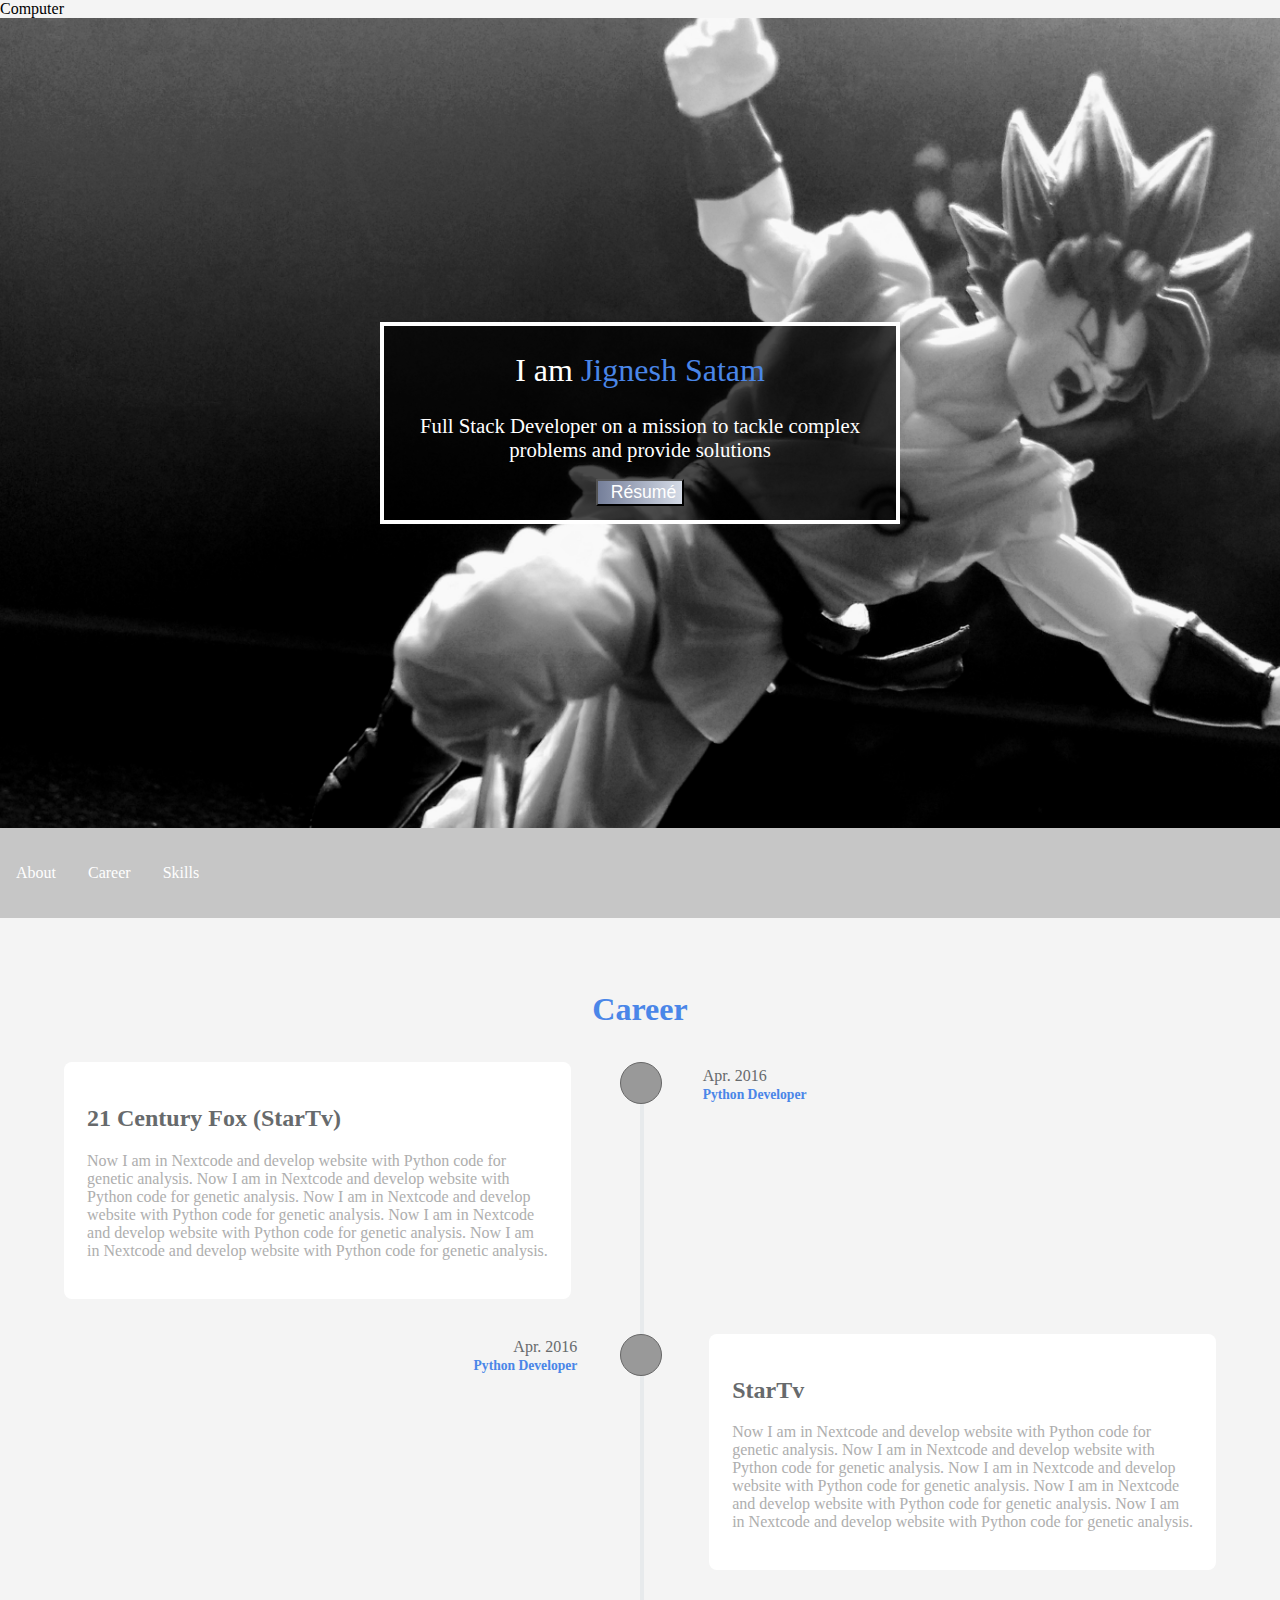
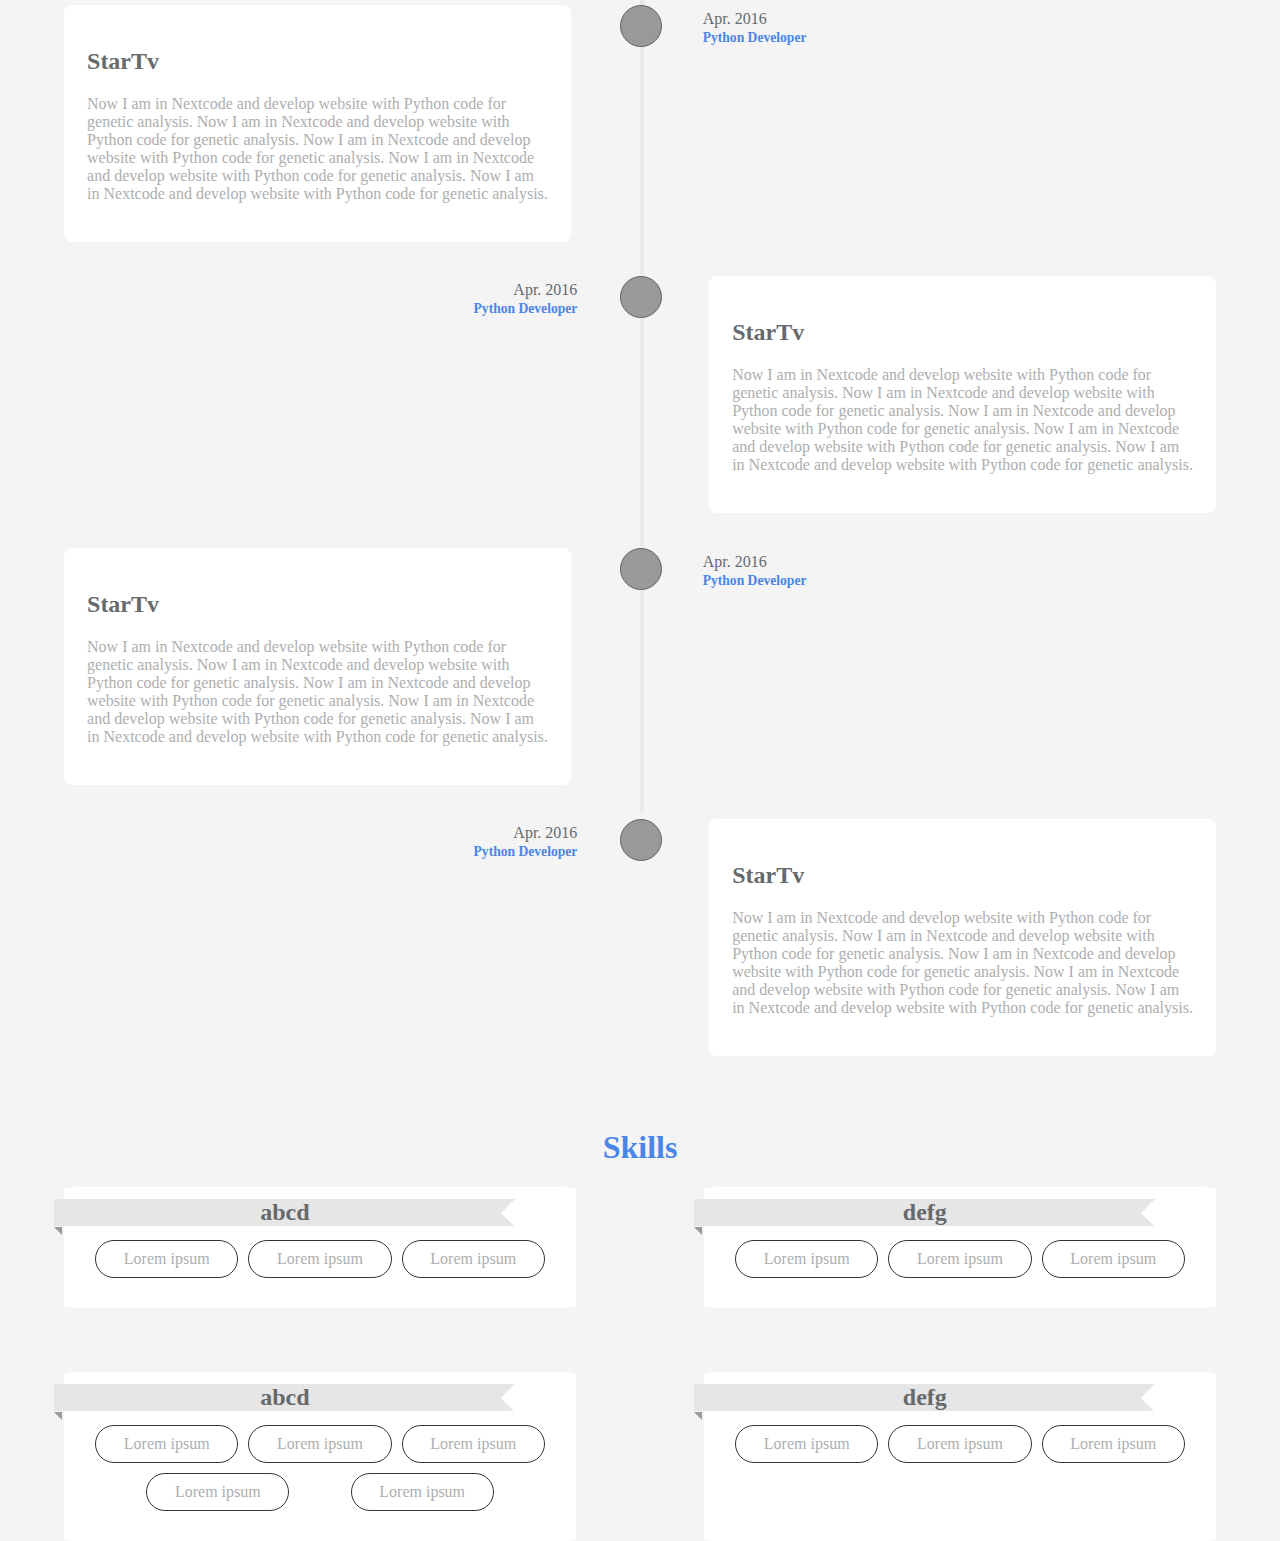
==== index.html @ a97a3850 "WIP responsive css" ====
<!DOCTYPE html>
<html id="about">
<head>
  <meta charset="UTF-8">
  <meta name="viewport" content="width=device-width, initial-scale=1.0">
  <title>JigneshSatam</title>
  <link rel="stylesheet" type="text/css" href="./stylesheets/index.css">
  <link rel="stylesheet" type="text/css" href="./stylesheets/titlepage.css">
  <link rel="stylesheet" type="text/css" href="./stylesheets/navbar.css">
  <link rel="stylesheet" type="text/css" href="./stylesheets/career.css">
  <link rel="stylesheet" type="text/css" href="./stylesheets/skills.css">
  <link rel="stylesheet" type="text/css" href="./stylesheets/all.min.css">
  <link rel="shortcut icon" type="image/ico" href="./images/intro4_KzG_icon.ico"/>
</head>
<body>
  <span class="computer">Computer</span>
  <span class="tablet">Tablet</span>
  <div class="bg-img parallax row center-flex-content">
    <div class="intro row">
      <div id="name">I am <span class="blue">Jignesh Satam</span></div>
      <div id="prof">Full Stack Developer on a mission to tackle complex problems and provide solutions</div>
      <button id="resume"><i class="fa fa-cloud-download-alt blue right-margin-4em"></i>Résumé</button>
    </div>
  </div>
  <div id="navbar" class="row">
    <div id="about-div">
      <a href="#about" onclick="navbarClick()">About</a>
      <a id="open-nav" href="javascript:void(0);" onclick="toggleNav()"><i class="fa fa-bars"></i></a>
    </div>
    <a href="#career" onclick="navbarClick()">Career</a>
    <a href="#skills" onclick="navbarClick()">Skills</a>
  </div>
  <div id="fill-navbar"></div>
  <section id="career">
    <h1 class="subtitle blue">Career</h1>
    <div id="timeline">
      <div class="timeline-block">
        <div class="timeline-icon">
          <i class="fa fa-tv"></i>
        </div>
        <div class="timeline-content">
          <h2>21 Century Fox (StarTv)</h2>
          <p>
            Now I am in Nextcode and develop website with Python code for genetic analysis.
            Now I am in Nextcode and develop website with Python code for genetic analysis.
            Now I am in Nextcode and develop website with Python code for genetic analysis.
            Now I am in Nextcode and develop website with Python code for genetic analysis.
            Now I am in Nextcode and develop website with Python code for genetic analysis.
          </p>
          <span class="timeline-designation">
            Apr. 2016
            <br>
            <small class="blue">
              Python Developer
            </small>
          </span>
        </div>
      </div>
      <div class="timeline-block">
        <div class="timeline-icon">
          <i class="fa fa-search"></i>
        </div>
        <div class="timeline-content">
          <h2>StarTv</h2>
          <p>
            Now I am in Nextcode and develop website with Python code for genetic analysis.
            Now I am in Nextcode and develop website with Python code for genetic analysis.
            Now I am in Nextcode and develop website with Python code for genetic analysis.
            Now I am in Nextcode and develop website with Python code for genetic analysis.
            Now I am in Nextcode and develop website with Python code for genetic analysis.
          </p>
          <span class="timeline-designation">
            Apr. 2016
            <br>
            <small class="blue">
              Python Developer
            </small>
          </span>
        </div>
      </div>
      <div class="timeline-block">
        <div class="timeline-icon">
          <i class="fa fa-code"></i>
        </div>
        <div class="timeline-content">
          <h2>StarTv</h2>
          <p>
            Now I am in Nextcode and develop website with Python code for genetic analysis.
            Now I am in Nextcode and develop website with Python code for genetic analysis.
            Now I am in Nextcode and develop website with Python code for genetic analysis.
            Now I am in Nextcode and develop website with Python code for genetic analysis.
            Now I am in Nextcode and develop website with Python code for genetic analysis.
          </p>
          <span class="timeline-designation">
            Apr. 2016
            <br>
            <small class="blue">
              Python Developer
            </small>
          </span>
        </div>
      </div>
      <div class="timeline-block">
        <div class="timeline-icon">
          <i class="fa fa-tv"></i>
        </div>
        <div class="timeline-content">
          <h2>StarTv</h2>
          <p>
            Now I am in Nextcode and develop website with Python code for genetic analysis.
            Now I am in Nextcode and develop website with Python code for genetic analysis.
            Now I am in Nextcode and develop website with Python code for genetic analysis.
            Now I am in Nextcode and develop website with Python code for genetic analysis.
            Now I am in Nextcode and develop website with Python code for genetic analysis.
          </p>
          <span class="timeline-designation">
            Apr. 2016
            <br>
            <small class="blue">
              Python Developer
            </small>
          </span>
        </div>
      </div>
      <div class="timeline-block">
        <div class="timeline-icon">
          <i class="fa fa-search"></i>
        </div>
        <div class="timeline-content">
          <h2>StarTv</h2>
          <p>
            Now I am in Nextcode and develop website with Python code for genetic analysis.
            Now I am in Nextcode and develop website with Python code for genetic analysis.
            Now I am in Nextcode and develop website with Python code for genetic analysis.
            Now I am in Nextcode and develop website with Python code for genetic analysis.
            Now I am in Nextcode and develop website with Python code for genetic analysis.
          </p>
          <span class="timeline-designation">
            Apr. 2016
            <br>
            <small class="blue">
              Python Developer
            </small>
          </span>
        </div>
      </div>
      <div class="timeline-block">
        <div class="timeline-icon">
          <i class="fa fa-code"></i>
        </div>
        <div class="timeline-content">
          <h2>StarTv</h2>
          <p>
            Now I am in Nextcode and develop website with Python code for genetic analysis.
            Now I am in Nextcode and develop website with Python code for genetic analysis.
            Now I am in Nextcode and develop website with Python code for genetic analysis.
            Now I am in Nextcode and develop website with Python code for genetic analysis.
            Now I am in Nextcode and develop website with Python code for genetic analysis.
          </p>
          <span class="timeline-designation">
            Apr. 2016
            <br>
            <small class="blue">
              Python Developer
            </small>
          </span>
        </div>
      </div>
    </div>
  </section>
  <section id="skills">
    <h1 class="subtitle blue">Skills</h1>
    <div class="skills row">
      <div class="ribbon">
        <h2 class="heading">
          abcd
        </h2>
        <div class="content row">
          <div class="skill">
            Lorem ipsum
          </div>
          <div class="skill">
            Lorem ipsum
          </div>
          <div class="skill">
            Lorem ipsum
          </div>
        </div>
      </div>
      <div class="ribbon">
        <h2 class="heading">
          defg
        </h2>
        <div class="content row">
          <div class="skill">
            Lorem ipsum
          </div>
          <div class="skill">
            Lorem ipsum
          </div>
          <div class="skill">
            Lorem ipsum
          </div>
        </div>
      </div>
    </div>
    <div class="skills row">
      <div class="ribbon">
        <h2 class="heading">
          abcd
        </h2>
        <div class="content row">
          <div class="skill">
            Lorem ipsum
          </div>
          <div class="skill">
            Lorem ipsum
          </div>
          <div class="skill">
            Lorem ipsum
          </div>
          <div class="skill">
            Lorem ipsum
          </div>
          <div class="skill">
            Lorem ipsum
          </div>
        </div>
      </div>
      <div class="ribbon">
        <h2 class="heading">
          defg
        </h2>
        <div class="content row">
          <div class="skill">
            Lorem ipsum
          </div>
          <div class="skill">
            Lorem ipsum
          </div>
          <div class="skill">
            Lorem ipsum
          </div>
        </div>
      </div>
    </div>
  </section>
</body>
  <script type="text/javascript">
    window.onscroll = function() {myFunction()};
    var header = document.getElementById("navbar");
    var sticky = header.offsetTop;
    var navbarHidden = true;
    function myFunction() {
      if (window.pageYOffset > sticky) {
        header.classList.add("sticky");
      } else {
        header.classList.remove("sticky");
      }
    }
    function toggleNav(){
      if (navbarHidden == true) {
        navbar.classList.add("show");
        navbarHidden = false;
      } else {
        closeNav();
      }
    }
    function closeNav(){
      header.classList.remove("show");
      navbarHidden = true;
    }
    function navbarClick(){
      closeNav();
    }
  </script>
</html>
---- stylesheets/index.css ----
/*Color pallet*/
/*https://coolors.co/bfbfbf-f9f9f9-595959-2f2f2f-0b0b0b*/
/*https://coolors.co/bfbfbf-f9f9f9-4a86e8-595959-2f2f2f*/
/*Generic*/
html, body {
  height: 100%;
  scroll-behavior: smooth;
  background-color: #f4f4f4;
}
body {
  margin: 0;
}
.row {
  display: flex;
  flex-wrap: wrap;
  width: 100%;
}
.center-flex-content{
  /*Center content*/
  justify-content: center;
  align-items: center;
}
.parallax {
  background-attachment: fixed;
}
.font-size-2em{
  font-size: 2em;
}
.blue {
  color: #4a86e8 !important;
}
.right-margin-4em{
  margin-right: 0.4em;
}
section[id]::before{
  /*height: 5%;
  width: 100%;
  visibility: hidden;*/
  display: block;
  content: "";
  padding-top: 4%;
  /*padding-top: 3.5em;*/
}
section .subtitle{
  text-align: center;
}
/*@media screen and (max-width: 600px), (orientation: landscape) and (max-width: 823px) {*/
@media screen and (max-width: 767px) {
  section[id]::before{
    padding-top: 12%;
  }
  .row {
    flex-direction: column;
  }
}
@media screen and (min-height: 1023px) {
  section[id]::before{
    padding-top: 12%;
  }
}

.computer {
  display: none;
}
.tablet{
  display: none;
}

/* Tablet Screen */
@media screen and (orientation: portrait) and (min-width: 1024px) {
  .tablet{
    display: block;
  }
}
/* Laptop/Compuer Screen */
@media screen and (orientation: landscape) and (min-width: 1280px) and (min-height: 900px) {
  .computer {
    display: block;
  }
}
---- stylesheets/titlepage.css ----
.bg-img {
  /*border: 1px solid black;*/
  /* The image used */
  background-image: url("./../images/intro4.jpg");
  /* Full height */
  height: 90%;
  /*height: 52.3em;*/
  /* Center and scale the image nicely */
  background-position: center;
  background-repeat: no-repeat;
  background-size: cover;
  /*text color white*/
  color: white;
}
.intro.row{
  flex-direction: column;
  width: 40%;
  border: 0.3em solid white;
  align-items: center;
  background-color: rgb(0,0,0); /* Fallback color */
  background-color: rgba(0,0,0, 0.7); /* Black w/opacity/see-through */
  text-align: center;
}
#name {
  font-size: 2em;
  margin: 0.8em 0;
}
#prof {
  font-size: 1.3em;
  margin-bottom: 0.8em;
}
#resume{
  font-size: 1.1em;
  margin-bottom: 0.8em;
  transition: 0.5s;
  /*background-image: linear-gradient(to right, #f6d365 0%, #fda085 51%, #f6d365 100%);*/
  background-size: 200% auto;
  /*background-image: linear-gradient(to right, #314755 0%, #26a0da 51%, #314755 100%);*/
  color: white;
  background-image: linear-gradient(to right, #757F9A 0%, #D7DDE8 51%, #757F9A 100%);
  /*background-image: linear-gradient(to right, #ECE9E6 0%, #FFFFFF 51%, #ECE9E6 100%);*/

}
#resume:hover {
  color: black;
  background-position: right center; /* change the direction of the change here */
}
/*@media screen and (max-width: 600px), (orientation: landscape) and (max-width: 823px) {*/
@media screen and (max-width: 767px) {
  .bg-img {
    height: 100%;
    background-position: right;
    width: auto;
  }
  .intro.row {
    width: inherit;
  }
}
---- stylesheets/navbar.css ----
#navbar.row{
  height: 10%;
  /*height: 5.8em;*/
  transition: 0.2s;
  align-items: center;
  background-color: #000;
  background-color: #c6c6c6;
  position: absolute;
}
#navbar.row.sticky{
  background-color: #999;
  position: fixed;
  top: 0;
  z-index: 3;
}
#navbar.row a {
  color: white;
}
/*#navbar.row.shrink{
  height: 10%;
}*/
#navbar a {
  padding: 1em;
  text-align: center;
  text-decoration-line: none;
}
#navbar.row a:hover {
  /*background-color: #999;*/
  color: #4a86e8
}
#navbar.row.sticky a:hover {
  /*background-color: #c6c6c6;*/
  color: #4a86e8;
}
#fill-navbar{
  /*display: none;*/
  height: 10%;
  width: 100%;
  content: "";
}
#open-nav{
  display: none;
}
/*@media screen and (max-width: 600px), (orientation: landscape) and (max-width: 823px) {*/
@media screen and (max-width: 767px) {
  #navbar.row {
    height: unset;
    align-items: unset;
    /*background-color: inherit;*/
    color: inherit;
    position: fixed;
    top: 0;
  }
  #navbar a {
    text-align: unset;
  }
  #navbar.row a:hover {
    /*background-color: #c6c6c6;*/
    color: #4a86e8;
  }
  /*#navbar.row.sticky{
    background-color: inherit;
  }*/
  #fill-navbar{
    display: none;
  }
  #open-nav{
    display: unset;
  }
  #navbar > a:not(:first-child) {
    display: none;
  }
  #navbar.row.show {
    background-color: #f5f5f5;
  }
  #navbar.show a{
    color: #666;
    display: flex;
  }
  #about-div {
    display: flex;
    justify-content: space-between;
    /*width: fit-content;*/
  }
}
---- stylesheets/career.css ----
/*#career.row{
  flex-direction: column;
  align-items: center;
}*/
/*#career{
  padding-top: 4%;
}*/
#timeline{
  padding: 0 5%;
  height: 100%;
}
#timeline::before{
  content: '';
  background: #e7eaec;
  width: 0.3%;
  height: 150%;
  position: absolute;
  left: 50%;
}
#timeline::after{
  clear: both;
  content: "";
  display: block;
}
.timeline-block{
  margin-top: 3%;
  color: #676a6c;
}
/*.timeline-block.row{
  justify-content: space-between;
  align-items: center;
}*/

.timeline-block .timeline-content{
  position: relative;
  background-color: white;
  border-radius: 0.5em;
  padding: 2%;
  width: 40%;
}
.timeline-block .timeline-content p{
  color: #aeaeae;
}
.timeline-block .timeline-content .timeline-designation{
  position: absolute;
  top: 2%;
  width: 100%;
  left: 126%;
}
.timeline-block .timeline-content .timeline-designation small {
  font-size: 85%;
  font-weight: 600;
}
.timeline-block:nth-child(2n) .timeline-content{
  float: right;
}
.timeline-block:nth-child(2n) .timeline-designation{
  left: auto;
  right: 126%;
  text-align: right;
}
/*.timeline-block.row div{
  background-color: white;
  border-radius: 1em;
}*/

/*.timeline-block .timeline-icon.row{
  height: 14%;
  width: 4%;
  padding: unset;
  border-radius: 50%;
  background-color: #999;
  text-align: center;
  z-index: 2;
  justify-content: center;
  align-items: center;
  font-size: 1.2em;
  color: white;
}
.timeline-block .timeline-icon::before i{
  content: "\f0fe";
}*/
.timeline-block:after{
  content: "";
  display: table;
  clear: both;
}
.timeline-block .timeline-icon{
  display: flex;
  justify-content: center;
  align-items: center;
  position: absolute;
  width: 2.5rem;
  margin-left: -1.25em;
  height: 2.5rem;
  left: 50%;
  border-radius: 50%;
  background-color: #999;
  color: white;
  font-size: 100%;
  /*border: 0.1em solid #e7eaec;*/
  border: 0.1em solid #666;
}
@media screen and (max-width: 767px) {
  #timeline{
    width: 88%;
    margin: 0 auto;
    position: relative;
  }
  #timeline::before{
    left: unset;
    height: 100%;
    width: 0.4em;
  }
  #timeline .timeline-block{
    position: relative;
  }
  .timeline-block .timeline-content .timeline-designation{
    position: unset;
  }
  .timeline-block .timeline-content{
    width: 80%;
    float: right;
    font-size: 0.9em;
  }
  .timeline-block .timeline-icon {
    left: 0;
    width: 2em;
    margin-left: -0.9em;
    height: 2em;
  }
}
---- stylesheets/skills.css ----
#skills .skills.row{
  justify-content: space-around;
  margin-bottom: 5%;
  /*height: 25%;*/
}
#skills .skills.row .ribbon{
  width: 40%;
  /*height: 40%;*/
  /*border: solid 3px black;*/
  border-radius: 2%;
  background-color: white;
  /*padding: 2%;*/
  position: relative;
}
#skills .ribbon .heading {
  position: absolute;
  background-color: #e6e6e6;
  margin-top: 0;
  width: 90%;
  left: -0.4em;
  top: 0.5em;
  text-align: center;
  color: #676a6c;
}
#skills .ribbon .heading::before{
  content: "";
  position: absolute;
  top: 1.16em;
  border-left: solid 0.2em transparent;
  border-right: solid .2em #999;
  border-top: solid .2em #999;
  border-bottom: solid 0.2em transparent;
  display: block;
}
#skills .ribbon .heading::after{
  content: "";
  position: absolute;
  right: 0;
  border-left: solid 0.6em transparent;
  border-right: solid 0.6em white;
  border-top: solid 0.6em transparent;
  border-bottom: solid 0.6em transparent;
}

#skills .ribbon .content.row{
  box-sizing: border-box;
  justify-content: space-evenly;
  padding: 3em 5% 5%;
  color: #aeaeae;
}

#skills .content .skill{
  border: solid 1px #333;
  border-radius: 30px;
  padding: 2% 6%;
  margin: 1%;
  text-align: center;
}

@media screen and (max-width: 767px) {
  #skills .skills.row{
    align-items: center;
    margin-bottom: 0;
  }
  #skills .skills.row .ribbon{
    width: 90%;
    margin-bottom: 5%;
  }
  #skills .skills.row .ribbon .content{
    padding-top: 15%;
  }
  #skills .skills.row .ribbon .content .skill{
    margin-bottom: 2%;
    min-width: 60%;
  }
}
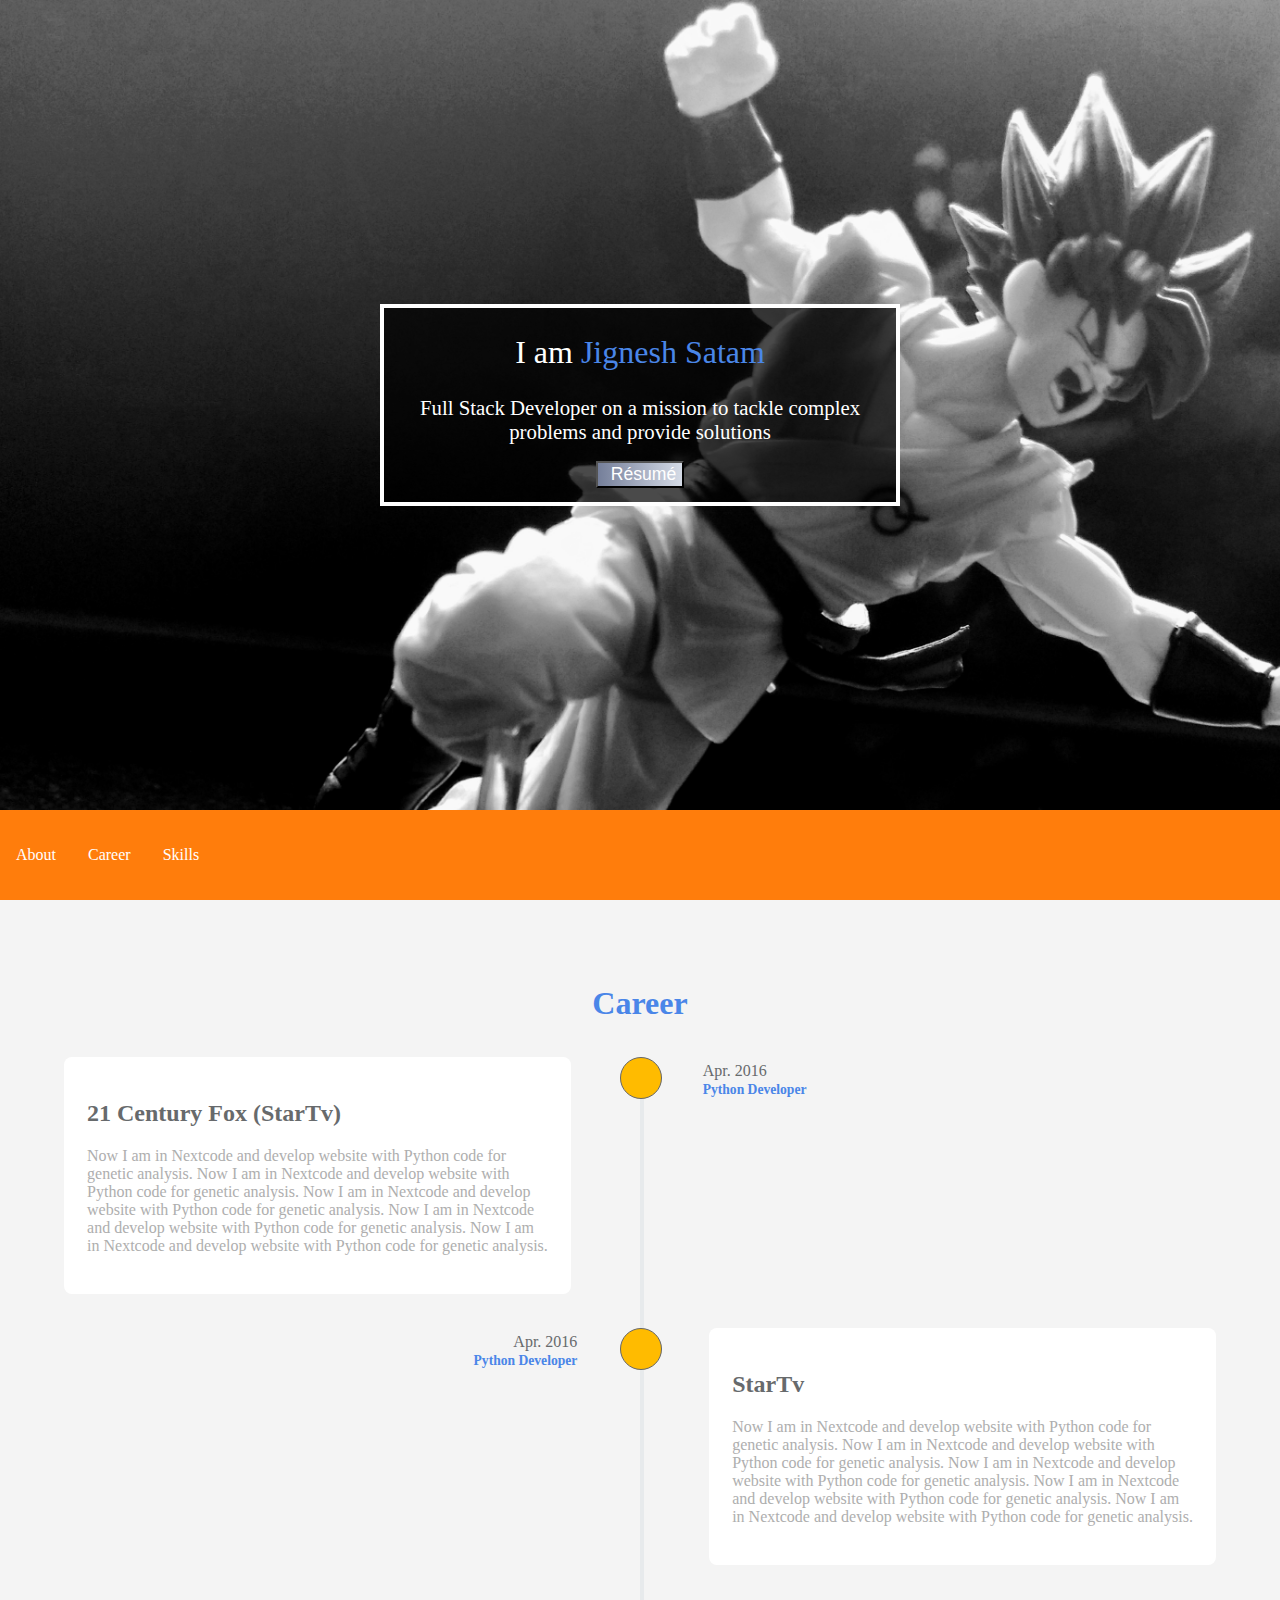
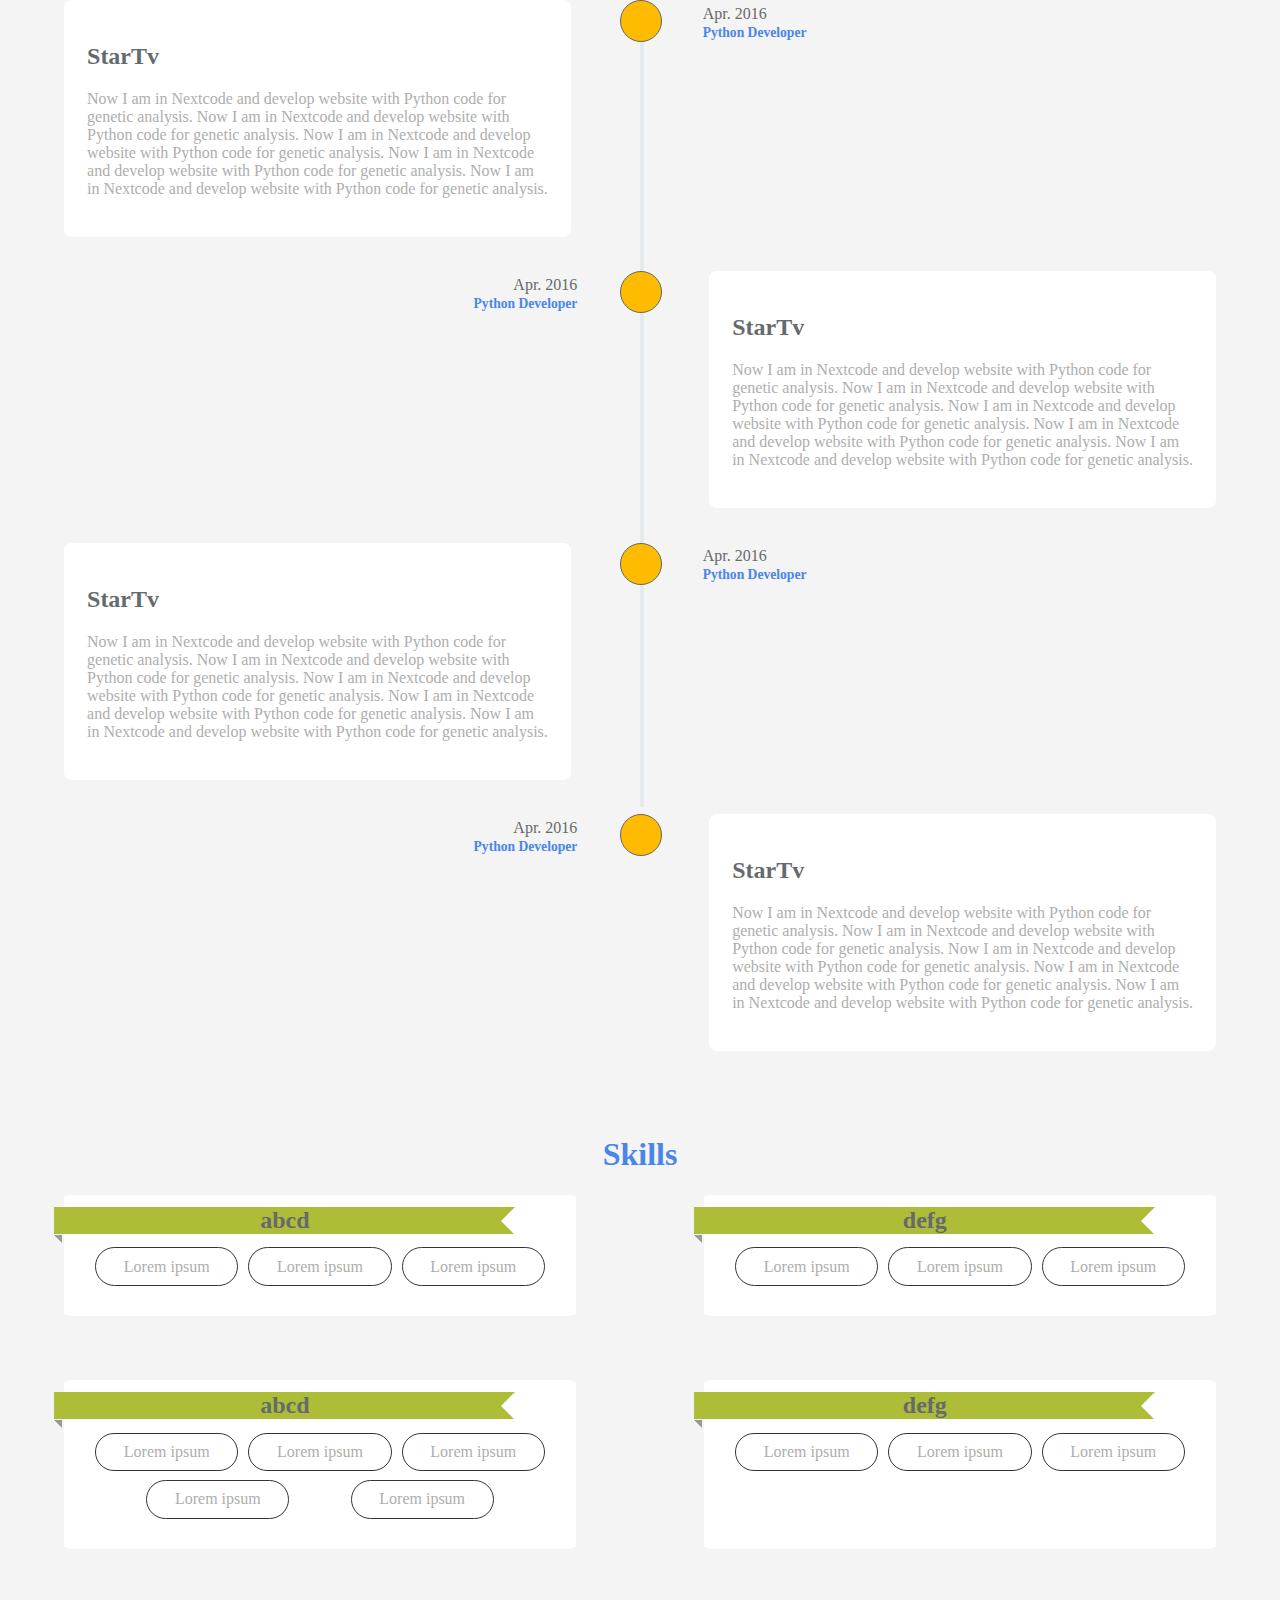
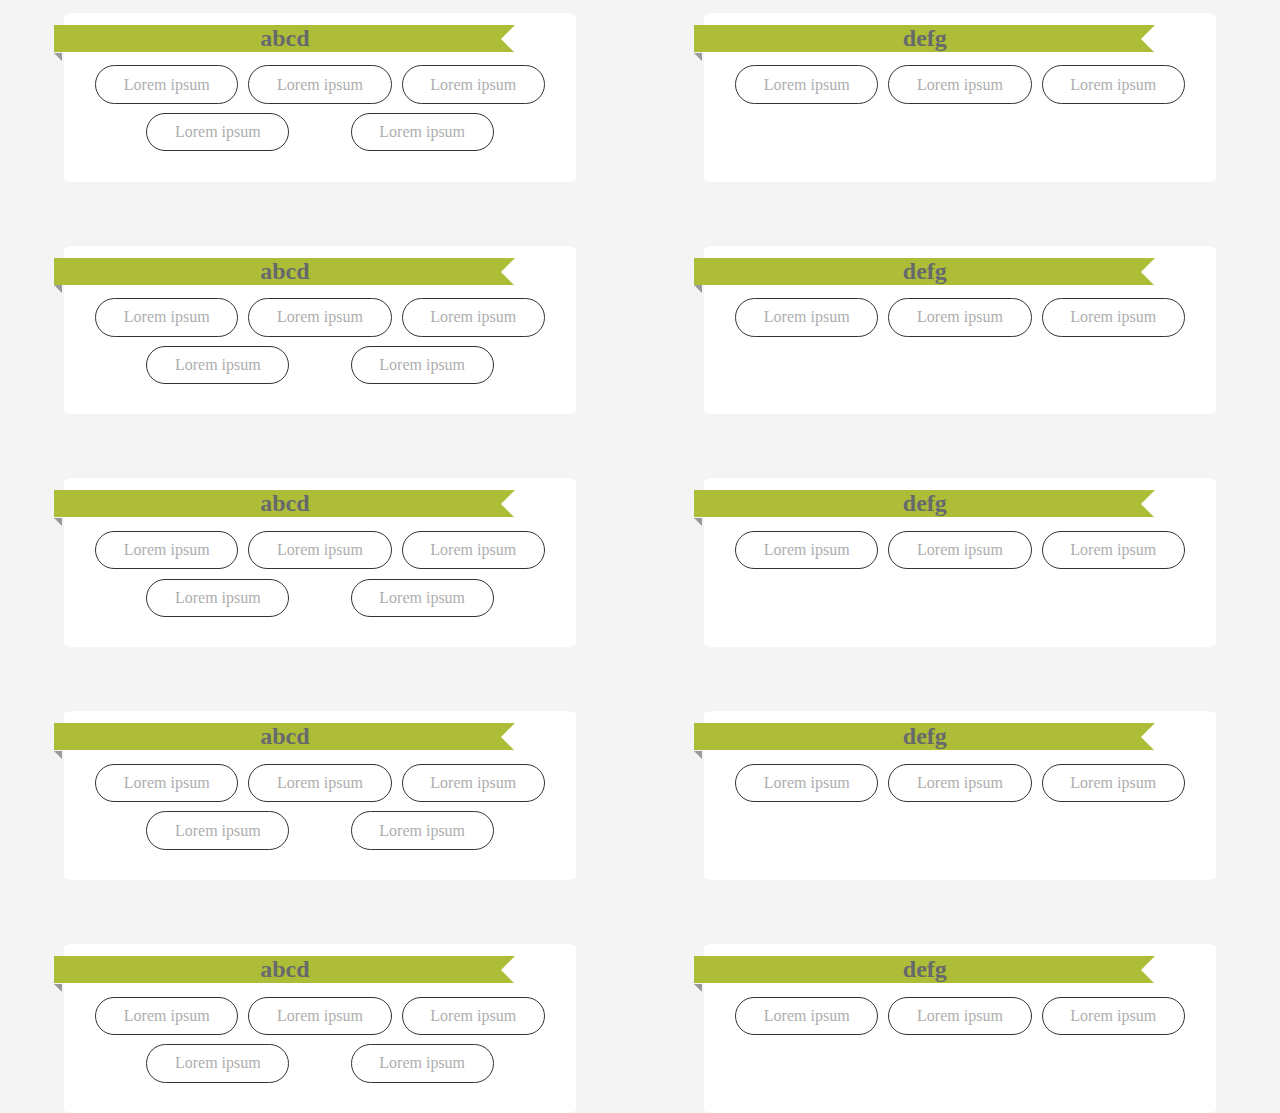
==== commit 1e97fc43: "Added new favicon" ====
--- a/index.html
+++ b/index.html
@@ -10,19 +10,18 @@
   <link rel="stylesheet" type="text/css" href="./stylesheets/career.css">
   <link rel="stylesheet" type="text/css" href="./stylesheets/skills.css">
   <link rel="stylesheet" type="text/css" href="./stylesheets/all.min.css">
-  <link rel="shortcut icon" type="image/ico" href="./images/intro4_KzG_icon.ico"/>
+  <link rel="shortcut icon" type="image/ico" href="./images/favicon.png"/>
 </head>
 <body>
   <span class="computer">Computer</span>
-  <span class="tablet">Tablet</span>
-  <div class="bg-img parallax row center-flex-content">
+  <div class="bg-img colour-off parallax row center-flex-content">
     <div class="intro row">
       <div id="name">I am <span class="blue">Jignesh Satam</span></div>
       <div id="prof">Full Stack Developer on a mission to tackle complex problems and provide solutions</div>
       <button id="resume"><i class="fa fa-cloud-download-alt blue right-margin-4em"></i>Résumé</button>
     </div>
   </div>
-  <div id="navbar" class="row">
+  <div id="navbar" class="row colour-off bg-orange bg-light_grey">
     <div id="about-div">
       <a href="#about" onclick="navbarClick()">About</a>
       <a id="open-nav" href="javascript:void(0);" onclick="toggleNav()"><i class="fa fa-bars"></i></a>
@@ -35,7 +34,7 @@
     <h1 class="subtitle blue">Career</h1>
     <div id="timeline">
       <div class="timeline-block">
-        <div class="timeline-icon">
+        <div class="timeline-icon colour-off bg-yellow">
           <i class="fa fa-tv"></i>
         </div>
         <div class="timeline-content">
@@ -57,7 +56,7 @@
         </div>
       </div>
       <div class="timeline-block">
-        <div class="timeline-icon">
+        <div class="timeline-icon colour-off bg-yellow">
           <i class="fa fa-search"></i>
         </div>
         <div class="timeline-content">
@@ -79,7 +78,7 @@
         </div>
       </div>
       <div class="timeline-block">
-        <div class="timeline-icon">
+        <div class="timeline-icon colour-off bg-yellow">
           <i class="fa fa-code"></i>
         </div>
         <div class="timeline-content">
@@ -101,7 +100,7 @@
         </div>
       </div>
       <div class="timeline-block">
-        <div class="timeline-icon">
+        <div class="timeline-icon colour-off bg-yellow">
           <i class="fa fa-tv"></i>
         </div>
         <div class="timeline-content">
@@ -123,7 +122,7 @@
         </div>
       </div>
       <div class="timeline-block">
-        <div class="timeline-icon">
+        <div class="timeline-icon colour-off bg-yellow">
           <i class="fa fa-search"></i>
         </div>
         <div class="timeline-content">
@@ -145,7 +144,7 @@
         </div>
       </div>
       <div class="timeline-block">
-        <div class="timeline-icon">
+        <div class="timeline-icon colour-off bg-yellow">
           <i class="fa fa-code"></i>
         </div>
         <div class="timeline-content">
@@ -172,63 +171,263 @@
     <h1 class="subtitle blue">Skills</h1>
     <div class="skills row">
       <div class="ribbon">
-        <h2 class="heading">
-          abcd
-        </h2>
-        <div class="content row">
-          <div class="skill">
-            Lorem ipsum
-          </div>
-          <div class="skill">
-            Lorem ipsum
-          </div>
-          <div class="skill">
-            Lorem ipsum
-          </div>
-        </div>
-      </div>
-      <div class="ribbon">
-        <h2 class="heading">
-          defg
-        </h2>
-        <div class="content row">
-          <div class="skill">
-            Lorem ipsum
-          </div>
-          <div class="skill">
-            Lorem ipsum
-          </div>
-          <div class="skill">
-            Lorem ipsum
-          </div>
-        </div>
-      </div>
-    </div>
-    <div class="skills row">
-      <div class="ribbon">
-        <h2 class="heading">
-          abcd
-        </h2>
-        <div class="content row">
-          <div class="skill">
-            Lorem ipsum
-          </div>
-          <div class="skill">
-            Lorem ipsum
-          </div>
-          <div class="skill">
-            Lorem ipsum
-          </div>
-          <div class="skill">
-            Lorem ipsum
-          </div>
-          <div class="skill">
-            Lorem ipsum
-          </div>
-        </div>
-      </div>
-      <div class="ribbon">
-        <h2 class="heading">
+        <h2 class="heading colour-off bg-green">
+          abcd
+        </h2>
+        <div class="content row">
+          <div class="skill">
+            Lorem ipsum
+          </div>
+          <div class="skill">
+            Lorem ipsum
+          </div>
+          <div class="skill">
+            Lorem ipsum
+          </div>
+        </div>
+      </div>
+      <div class="ribbon">
+        <h2 class="heading colour-off bg-green">
+          defg
+        </h2>
+        <div class="content row">
+          <div class="skill">
+            Lorem ipsum
+          </div>
+          <div class="skill">
+            Lorem ipsum
+          </div>
+          <div class="skill">
+            Lorem ipsum
+          </div>
+        </div>
+      </div>
+    </div>
+    <div class="skills row">
+      <div class="ribbon">
+        <h2 class="heading colour-off bg-green">
+          abcd
+        </h2>
+        <div class="content row">
+          <div class="skill">
+            Lorem ipsum
+          </div>
+          <div class="skill">
+            Lorem ipsum
+          </div>
+          <div class="skill">
+            Lorem ipsum
+          </div>
+          <div class="skill">
+            Lorem ipsum
+          </div>
+          <div class="skill">
+            Lorem ipsum
+          </div>
+        </div>
+      </div>
+      <div class="ribbon">
+        <h2 class="heading colour-off bg-green">
+          defg
+        </h2>
+        <div class="content row">
+          <div class="skill">
+            Lorem ipsum
+          </div>
+          <div class="skill">
+            Lorem ipsum
+          </div>
+          <div class="skill">
+            Lorem ipsum
+          </div>
+        </div>
+      </div>
+    </div>
+    <div class="skills row">
+      <div class="ribbon">
+        <h2 class="heading colour-off bg-green">
+          abcd
+        </h2>
+        <div class="content row">
+          <div class="skill">
+            Lorem ipsum
+          </div>
+          <div class="skill">
+            Lorem ipsum
+          </div>
+          <div class="skill">
+            Lorem ipsum
+          </div>
+          <div class="skill">
+            Lorem ipsum
+          </div>
+          <div class="skill">
+            Lorem ipsum
+          </div>
+        </div>
+      </div>
+      <div class="ribbon">
+        <h2 class="heading colour-off bg-green">
+          defg
+        </h2>
+        <div class="content row">
+          <div class="skill">
+            Lorem ipsum
+          </div>
+          <div class="skill">
+            Lorem ipsum
+          </div>
+          <div class="skill">
+            Lorem ipsum
+          </div>
+        </div>
+      </div>
+    </div>
+    <div class="skills row">
+      <div class="ribbon">
+        <h2 class="heading colour-off bg-green">
+          abcd
+        </h2>
+        <div class="content row">
+          <div class="skill">
+            Lorem ipsum
+          </div>
+          <div class="skill">
+            Lorem ipsum
+          </div>
+          <div class="skill">
+            Lorem ipsum
+          </div>
+          <div class="skill">
+            Lorem ipsum
+          </div>
+          <div class="skill">
+            Lorem ipsum
+          </div>
+        </div>
+      </div>
+      <div class="ribbon">
+        <h2 class="heading colour-off bg-green">
+          defg
+        </h2>
+        <div class="content row">
+          <div class="skill">
+            Lorem ipsum
+          </div>
+          <div class="skill">
+            Lorem ipsum
+          </div>
+          <div class="skill">
+            Lorem ipsum
+          </div>
+        </div>
+      </div>
+    </div>
+    <div class="skills row">
+      <div class="ribbon">
+        <h2 class="heading colour-off bg-green">
+          abcd
+        </h2>
+        <div class="content row">
+          <div class="skill">
+            Lorem ipsum
+          </div>
+          <div class="skill">
+            Lorem ipsum
+          </div>
+          <div class="skill">
+            Lorem ipsum
+          </div>
+          <div class="skill">
+            Lorem ipsum
+          </div>
+          <div class="skill">
+            Lorem ipsum
+          </div>
+        </div>
+      </div>
+      <div class="ribbon">
+        <h2 class="heading colour-off bg-green">
+          defg
+        </h2>
+        <div class="content row">
+          <div class="skill">
+            Lorem ipsum
+          </div>
+          <div class="skill">
+            Lorem ipsum
+          </div>
+          <div class="skill">
+            Lorem ipsum
+          </div>
+        </div>
+      </div>
+    </div>
+    <div class="skills row">
+      <div class="ribbon">
+        <h2 class="heading colour-off bg-green">
+          abcd
+        </h2>
+        <div class="content row">
+          <div class="skill">
+            Lorem ipsum
+          </div>
+          <div class="skill">
+            Lorem ipsum
+          </div>
+          <div class="skill">
+            Lorem ipsum
+          </div>
+          <div class="skill">
+            Lorem ipsum
+          </div>
+          <div class="skill">
+            Lorem ipsum
+          </div>
+        </div>
+      </div>
+      <div class="ribbon">
+        <h2 class="heading colour-off bg-green">
+          defg
+        </h2>
+        <div class="content row">
+          <div class="skill">
+            Lorem ipsum
+          </div>
+          <div class="skill">
+            Lorem ipsum
+          </div>
+          <div class="skill">
+            Lorem ipsum
+          </div>
+        </div>
+      </div>
+    </div>
+    <div class="skills row">
+      <div class="ribbon">
+        <h2 class="heading colour-off bg-green">
+          abcd
+        </h2>
+        <div class="content row">
+          <div class="skill">
+            Lorem ipsum
+          </div>
+          <div class="skill">
+            Lorem ipsum
+          </div>
+          <div class="skill">
+            Lorem ipsum
+          </div>
+          <div class="skill">
+            Lorem ipsum
+          </div>
+          <div class="skill">
+            Lorem ipsum
+          </div>
+        </div>
+      </div>
+      <div class="ribbon">
+        <h2 class="heading colour-off bg-green">
           defg
         </h2>
         <div class="content row">
@@ -246,32 +445,6 @@
     </div>
   </section>
 </body>
-  <script type="text/javascript">
-    window.onscroll = function() {myFunction()};
-    var header = document.getElementById("navbar");
-    var sticky = header.offsetTop;
-    var navbarHidden = true;
-    function myFunction() {
-      if (window.pageYOffset > sticky) {
-        header.classList.add("sticky");
-      } else {
-        header.classList.remove("sticky");
-      }
-    }
-    function toggleNav(){
-      if (navbarHidden == true) {
-        navbar.classList.add("show");
-        navbarHidden = false;
-      } else {
-        closeNav();
-      }
-    }
-    function closeNav(){
-      header.classList.remove("show");
-      navbarHidden = true;
-    }
-    function navbarClick(){
-      closeNav();
-    }
-  </script>
+  <script src="./javascripts/index.js"></script>
+  <script src="./javascripts/navbar.js"></script>
 </html>
--- a/stylesheets/index.css
+++ b/stylesheets/index.css
@@ -1,7 +1,29 @@
 /*Color pallet*/
 /*https://coolors.co/bfbfbf-f9f9f9-595959-2f2f2f-0b0b0b*/
 /*https://coolors.co/bfbfbf-f9f9f9-4a86e8-595959-2f2f2f*/
+/*https://coolors.co/a9e8e7-efab44-ec5e24-3bb699-473a24*/
+/*https://coolors.co/011627-fdfffc-2ec4b6-e71d36-ff9f1c*/
+
+/*https://coolors.co/ff420e-aebd38-4a86e8-ffbb00-bcbabe*/
+
+/*https://coolors.co/ff7d0c-aebd38-4a86e8-ffbb00-bcbabe*/
+
+/*https://coolors.co/FF983E-4a86e8-A8EB12-ffbb00-bcbabe*/
+/*https://coolors.co/ff8316-4a86e8-a6ea12-ffbb00-bdbbbf*/
 /*Generic*/
+.bg-light_grey{
+  /*background-color: #c6c6c6;*/
+  background-color: #ff7d0c !important;
+}
+.bg-orange{
+  background-color: #ff7d0c !important;
+}
+.bg-yellow{
+  background-color: #ffbb00 !important;
+}
+.bg-green{
+  background-color: #aebd38 !important;
+}
 html, body {
   height: 100%;
   scroll-behavior: smooth;
@@ -14,6 +36,7 @@
   display: flex;
   flex-wrap: wrap;
   width: 100%;
+  flex-direction: column;
 }
 .center-flex-content{
   /*Center content*/
@@ -38,43 +61,35 @@
   visibility: hidden;*/
   display: block;
   content: "";
-  padding-top: 4%;
+  padding-top: 10%;
   /*padding-top: 3.5em;*/
 }
 section .subtitle{
   text-align: center;
 }
-/*@media screen and (max-width: 600px), (orientation: landscape) and (max-width: 823px) {*/
-@media screen and (max-width: 767px) {
+
+
+.computer {
+  display: none;
+}
+
+/* Laptop/Compuer Screen and Big Tablet Screen */
+@media screen and (orientation: landscape) and (min-width: 1280px), screen and (orientation: portrait) and (min-width: 1024px){
   section[id]::before{
-    padding-top: 12%;
+    padding-top: 5%;
   }
   .row {
-    flex-direction: column;
+    flex-direction: row;
   }
+
+  /*.computer {
+    display: block;
+  }*/
 }
-@media screen and (min-height: 1023px) {
+
+/* Big Tablet Screen */
+@media screen and (orientation: portrait) and (min-width: 1024px) {
   section[id]::before{
     padding-top: 12%;
   }
 }
-
-.computer {
-  display: none;
-}
-.tablet{
-  display: none;
-}
-
-/* Tablet Screen */
-@media screen and (orientation: portrait) and (min-width: 1024px) {
-  .tablet{
-    display: block;
-  }
-}
-/* Laptop/Compuer Screen */
-@media screen and (orientation: landscape) and (min-width: 1280px) and (min-height: 900px) {
-  .computer {
-    display: block;
-  }
-}
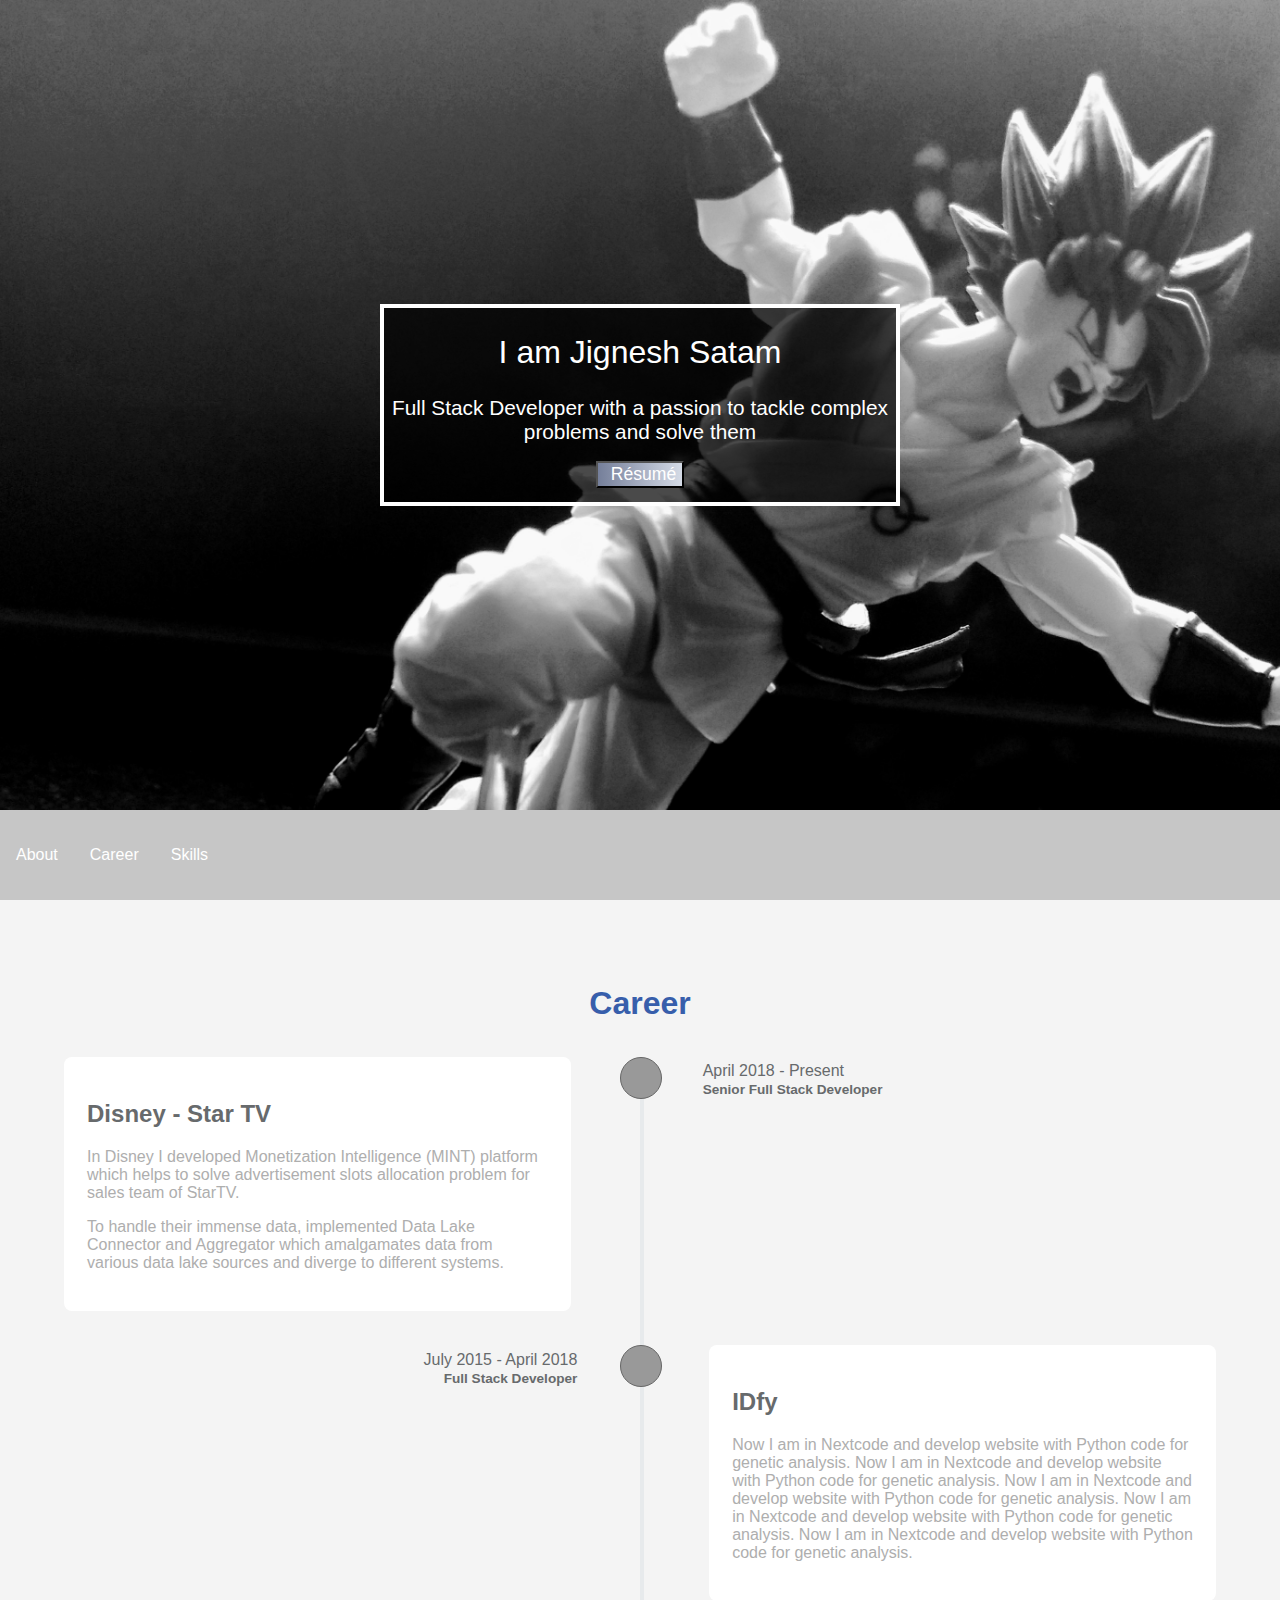
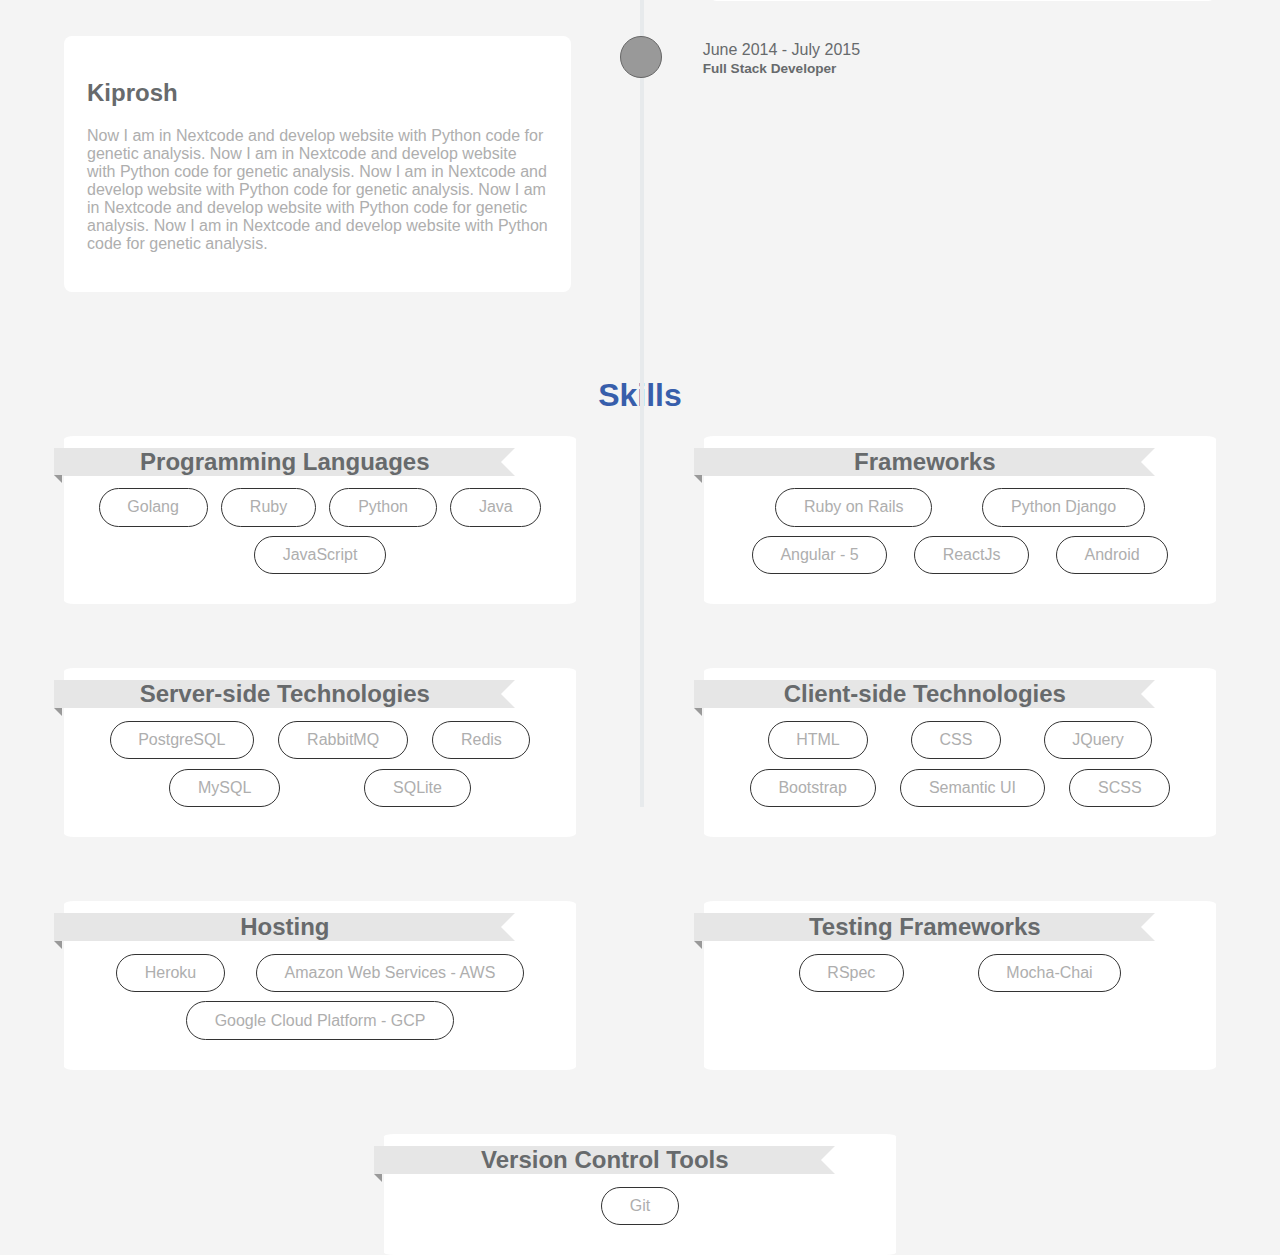
==== commit 5367c64a: "Added data in json files and loaded timeline data from them" ====
--- a/index.html
+++ b/index.html
@@ -4,24 +4,24 @@
   <meta charset="UTF-8">
   <meta name="viewport" content="width=device-width, initial-scale=1.0">
   <title>JigneshSatam</title>
-  <link rel="stylesheet" type="text/css" href="./stylesheets/index.css">
-  <link rel="stylesheet" type="text/css" href="./stylesheets/titlepage.css">
-  <link rel="stylesheet" type="text/css" href="./stylesheets/navbar.css">
-  <link rel="stylesheet" type="text/css" href="./stylesheets/career.css">
-  <link rel="stylesheet" type="text/css" href="./stylesheets/skills.css">
-  <link rel="stylesheet" type="text/css" href="./stylesheets/all.min.css">
-  <link rel="shortcut icon" type="image/ico" href="./images/favicon.png"/>
+  <link rel="stylesheet" type="text/css" href="stylesheets/index.css">
+  <link rel="stylesheet" type="text/css" href="stylesheets/titlepage.css">
+  <link rel="stylesheet" type="text/css" href="stylesheets/navbar.css">
+  <link rel="stylesheet" type="text/css" href="stylesheets/career.css">
+  <link rel="stylesheet" type="text/css" href="stylesheets/skills.css">
+  <link rel="stylesheet" type="text/css" href="stylesheets/all.min.css">
+  <link rel="shortcut icon" type="image/ico" href="images/favicon.png"/>
 </head>
 <body>
   <span class="computer">Computer</span>
   <div class="bg-img colour-off parallax row center-flex-content">
     <div class="intro row">
-      <div id="name">I am <span class="blue">Jignesh Satam</span></div>
-      <div id="prof">Full Stack Developer on a mission to tackle complex problems and provide solutions</div>
-      <button id="resume"><i class="fa fa-cloud-download-alt blue right-margin-4em"></i>Résumé</button>
+      <div id="name">I am <span class="name">Jignesh Satam</span></div>
+      <div id="prof">Full Stack Developer with a passion to tackle complex problems and solve them</div>
+      <a download="JigneshSatam-Resume" href="JigneshSatam-Resume.pdf" target="_blank"><button id="resume"><i class="fa fa-cloud-download-alt blue right-margin-4em"></i>Résumé</button></a>
     </div>
   </div>
-  <div id="navbar" class="row colour-off bg-orange bg-light_grey">
+  <div id="navbar" class="row colour-off bg-orange">
     <div id="about-div">
       <a href="#about" onclick="navbarClick()">About</a>
       <a id="open-nav" href="javascript:void(0);" onclick="toggleNav()"><i class="fa fa-bars"></i></a>
@@ -31,26 +31,25 @@
   </div>
   <div id="fill-navbar"></div>
   <section id="career">
-    <h1 class="subtitle blue">Career</h1>
+    <h1 class="subtitle">Career</h1>
     <div id="timeline">
       <div class="timeline-block">
         <div class="timeline-icon colour-off bg-yellow">
           <i class="fa fa-tv"></i>
         </div>
         <div class="timeline-content">
-          <h2>21 Century Fox (StarTv)</h2>
-          <p>
-            Now I am in Nextcode and develop website with Python code for genetic analysis.
-            Now I am in Nextcode and develop website with Python code for genetic analysis.
-            Now I am in Nextcode and develop website with Python code for genetic analysis.
-            Now I am in Nextcode and develop website with Python code for genetic analysis.
-            Now I am in Nextcode and develop website with Python code for genetic analysis.
+          <h2> Disney - Star TV </h2>
+          <p>
+            In Disney I developed Monetization Intelligence (MINT) platform which helps to solve advertisement slots allocation problem for sales team of StarTV.
+          </p>
+          <p>
+            To handle their immense data, implemented Data Lake Connector and Aggregator which amalgamates data from various data lake sources and diverge to different systems.
           </p>
           <span class="timeline-designation">
-            Apr. 2016
+              April 2018 - Present
             <br>
-            <small class="blue">
-              Python Developer
+            <small>
+              Senior Full Stack Developer
             </small>
           </span>
         </div>
@@ -60,7 +59,7 @@
           <i class="fa fa-search"></i>
         </div>
         <div class="timeline-content">
-          <h2>StarTv</h2>
+          <h2>IDfy</h2>
           <p>
             Now I am in Nextcode and develop website with Python code for genetic analysis.
             Now I am in Nextcode and develop website with Python code for genetic analysis.
@@ -69,10 +68,10 @@
             Now I am in Nextcode and develop website with Python code for genetic analysis.
           </p>
           <span class="timeline-designation">
-            Apr. 2016
+            July 2015 - April 2018
             <br>
-            <small class="blue">
-              Python Developer
+            <small>
+              Full Stack Developer
             </small>
           </span>
         </div>
@@ -82,7 +81,7 @@
           <i class="fa fa-code"></i>
         </div>
         <div class="timeline-content">
-          <h2>StarTv</h2>
+          <h2>Kiprosh</h2>
           <p>
             Now I am in Nextcode and develop website with Python code for genetic analysis.
             Now I am in Nextcode and develop website with Python code for genetic analysis.
@@ -91,360 +90,160 @@
             Now I am in Nextcode and develop website with Python code for genetic analysis.
           </p>
           <span class="timeline-designation">
-            Apr. 2016
+            June 2014 - July 2015
             <br>
-            <small class="blue">
-              Python Developer
+            <small>
+              Full Stack Developer
             </small>
           </span>
         </div>
       </div>
-      <div class="timeline-block">
-        <div class="timeline-icon colour-off bg-yellow">
-          <i class="fa fa-tv"></i>
-        </div>
-        <div class="timeline-content">
-          <h2>StarTv</h2>
-          <p>
-            Now I am in Nextcode and develop website with Python code for genetic analysis.
-            Now I am in Nextcode and develop website with Python code for genetic analysis.
-            Now I am in Nextcode and develop website with Python code for genetic analysis.
-            Now I am in Nextcode and develop website with Python code for genetic analysis.
-            Now I am in Nextcode and develop website with Python code for genetic analysis.
-          </p>
-          <span class="timeline-designation">
-            Apr. 2016
-            <br>
-            <small class="blue">
-              Python Developer
-            </small>
-          </span>
-        </div>
-      </div>
-      <div class="timeline-block">
-        <div class="timeline-icon colour-off bg-yellow">
-          <i class="fa fa-search"></i>
-        </div>
-        <div class="timeline-content">
-          <h2>StarTv</h2>
-          <p>
-            Now I am in Nextcode and develop website with Python code for genetic analysis.
-            Now I am in Nextcode and develop website with Python code for genetic analysis.
-            Now I am in Nextcode and develop website with Python code for genetic analysis.
-            Now I am in Nextcode and develop website with Python code for genetic analysis.
-            Now I am in Nextcode and develop website with Python code for genetic analysis.
-          </p>
-          <span class="timeline-designation">
-            Apr. 2016
-            <br>
-            <small class="blue">
-              Python Developer
-            </small>
-          </span>
-        </div>
-      </div>
-      <div class="timeline-block">
-        <div class="timeline-icon colour-off bg-yellow">
-          <i class="fa fa-code"></i>
-        </div>
-        <div class="timeline-content">
-          <h2>StarTv</h2>
-          <p>
-            Now I am in Nextcode and develop website with Python code for genetic analysis.
-            Now I am in Nextcode and develop website with Python code for genetic analysis.
-            Now I am in Nextcode and develop website with Python code for genetic analysis.
-            Now I am in Nextcode and develop website with Python code for genetic analysis.
-            Now I am in Nextcode and develop website with Python code for genetic analysis.
-          </p>
-          <span class="timeline-designation">
-            Apr. 2016
-            <br>
-            <small class="blue">
-              Python Developer
-            </small>
-          </span>
-        </div>
-      </div>
     </div>
   </section>
   <section id="skills">
-    <h1 class="subtitle blue">Skills</h1>
-    <div class="skills row">
-      <div class="ribbon">
-        <h2 class="heading colour-off bg-green">
-          abcd
-        </h2>
-        <div class="content row">
-          <div class="skill">
-            Lorem ipsum
-          </div>
-          <div class="skill">
-            Lorem ipsum
-          </div>
-          <div class="skill">
-            Lorem ipsum
-          </div>
-        </div>
-      </div>
-      <div class="ribbon">
-        <h2 class="heading colour-off bg-green">
-          defg
-        </h2>
-        <div class="content row">
-          <div class="skill">
-            Lorem ipsum
-          </div>
-          <div class="skill">
-            Lorem ipsum
-          </div>
-          <div class="skill">
-            Lorem ipsum
-          </div>
-        </div>
-      </div>
-    </div>
-    <div class="skills row">
-      <div class="ribbon">
-        <h2 class="heading colour-off bg-green">
-          abcd
-        </h2>
-        <div class="content row">
-          <div class="skill">
-            Lorem ipsum
-          </div>
-          <div class="skill">
-            Lorem ipsum
-          </div>
-          <div class="skill">
-            Lorem ipsum
-          </div>
-          <div class="skill">
-            Lorem ipsum
-          </div>
-          <div class="skill">
-            Lorem ipsum
-          </div>
-        </div>
-      </div>
-      <div class="ribbon">
-        <h2 class="heading colour-off bg-green">
-          defg
-        </h2>
-        <div class="content row">
-          <div class="skill">
-            Lorem ipsum
-          </div>
-          <div class="skill">
-            Lorem ipsum
-          </div>
-          <div class="skill">
-            Lorem ipsum
-          </div>
-        </div>
-      </div>
-    </div>
-    <div class="skills row">
-      <div class="ribbon">
-        <h2 class="heading colour-off bg-green">
-          abcd
-        </h2>
-        <div class="content row">
-          <div class="skill">
-            Lorem ipsum
-          </div>
-          <div class="skill">
-            Lorem ipsum
-          </div>
-          <div class="skill">
-            Lorem ipsum
-          </div>
-          <div class="skill">
-            Lorem ipsum
-          </div>
-          <div class="skill">
-            Lorem ipsum
-          </div>
-        </div>
-      </div>
-      <div class="ribbon">
-        <h2 class="heading colour-off bg-green">
-          defg
-        </h2>
-        <div class="content row">
-          <div class="skill">
-            Lorem ipsum
-          </div>
-          <div class="skill">
-            Lorem ipsum
-          </div>
-          <div class="skill">
-            Lorem ipsum
-          </div>
-        </div>
-      </div>
-    </div>
-    <div class="skills row">
-      <div class="ribbon">
-        <h2 class="heading colour-off bg-green">
-          abcd
-        </h2>
-        <div class="content row">
-          <div class="skill">
-            Lorem ipsum
-          </div>
-          <div class="skill">
-            Lorem ipsum
-          </div>
-          <div class="skill">
-            Lorem ipsum
-          </div>
-          <div class="skill">
-            Lorem ipsum
-          </div>
-          <div class="skill">
-            Lorem ipsum
-          </div>
-        </div>
-      </div>
-      <div class="ribbon">
-        <h2 class="heading colour-off bg-green">
-          defg
-        </h2>
-        <div class="content row">
-          <div class="skill">
-            Lorem ipsum
-          </div>
-          <div class="skill">
-            Lorem ipsum
-          </div>
-          <div class="skill">
-            Lorem ipsum
-          </div>
-        </div>
-      </div>
-    </div>
-    <div class="skills row">
-      <div class="ribbon">
-        <h2 class="heading colour-off bg-green">
-          abcd
-        </h2>
-        <div class="content row">
-          <div class="skill">
-            Lorem ipsum
-          </div>
-          <div class="skill">
-            Lorem ipsum
-          </div>
-          <div class="skill">
-            Lorem ipsum
-          </div>
-          <div class="skill">
-            Lorem ipsum
-          </div>
-          <div class="skill">
-            Lorem ipsum
-          </div>
-        </div>
-      </div>
-      <div class="ribbon">
-        <h2 class="heading colour-off bg-green">
-          defg
-        </h2>
-        <div class="content row">
-          <div class="skill">
-            Lorem ipsum
-          </div>
-          <div class="skill">
-            Lorem ipsum
-          </div>
-          <div class="skill">
-            Lorem ipsum
-          </div>
-        </div>
-      </div>
-    </div>
-    <div class="skills row">
-      <div class="ribbon">
-        <h2 class="heading colour-off bg-green">
-          abcd
-        </h2>
-        <div class="content row">
-          <div class="skill">
-            Lorem ipsum
-          </div>
-          <div class="skill">
-            Lorem ipsum
-          </div>
-          <div class="skill">
-            Lorem ipsum
-          </div>
-          <div class="skill">
-            Lorem ipsum
-          </div>
-          <div class="skill">
-            Lorem ipsum
-          </div>
-        </div>
-      </div>
-      <div class="ribbon">
-        <h2 class="heading colour-off bg-green">
-          defg
-        </h2>
-        <div class="content row">
-          <div class="skill">
-            Lorem ipsum
-          </div>
-          <div class="skill">
-            Lorem ipsum
-          </div>
-          <div class="skill">
-            Lorem ipsum
-          </div>
-        </div>
-      </div>
-    </div>
-    <div class="skills row">
-      <div class="ribbon">
-        <h2 class="heading colour-off bg-green">
-          abcd
-        </h2>
-        <div class="content row">
-          <div class="skill">
-            Lorem ipsum
-          </div>
-          <div class="skill">
-            Lorem ipsum
-          </div>
-          <div class="skill">
-            Lorem ipsum
-          </div>
-          <div class="skill">
-            Lorem ipsum
-          </div>
-          <div class="skill">
-            Lorem ipsum
-          </div>
-        </div>
-      </div>
-      <div class="ribbon">
-        <h2 class="heading colour-off bg-green">
-          defg
-        </h2>
-        <div class="content row">
-          <div class="skill">
-            Lorem ipsum
-          </div>
-          <div class="skill">
-            Lorem ipsum
-          </div>
-          <div class="skill">
-            Lorem ipsum
+    <h1 class="subtitle">Skills</h1>
+    <div class="skills row">
+      <div class="ribbon">
+        <h2 class="heading colour-off bg-green">
+          Programming Languages
+        </h2>
+        <div class="content row">
+          <div class="skill">
+            Golang
+          </div>
+          <div class="skill">
+            Ruby
+          </div>
+          <div class="skill">
+            Python
+          </div>
+          <div class="skill">
+            Java
+          </div>
+          <div class="skill">
+            JavaScript
+          </div>
+        </div>
+      </div>
+      <div class="ribbon">
+        <h2 class="heading colour-off bg-green">
+          Frameworks
+        </h2>
+        <div class="content row">
+          <div class="skill">
+            Ruby on Rails
+          </div>
+          <div class="skill">
+            Python Django
+          </div>
+          <div class="skill">
+            Angular - 5
+          </div>
+          <div class="skill">
+            ReactJs
+          </div>
+          <div class="skill">
+            Android
+          </div>
+        </div>
+      </div>
+    </div>
+    <div class="skills row">
+      <div class="ribbon">
+        <h2 class="heading colour-off bg-green">
+          Server-side Technologies
+        </h2>
+        <div class="content row">
+          <div class="skill">
+            PostgreSQL
+          </div>
+          <div class="skill">
+            RabbitMQ
+          </div>
+          <div class="skill">
+            Redis
+          </div>
+          <div class="skill">
+            MySQL
+          </div>
+          <div class="skill">
+            SQLite
+          </div>
+        </div>
+      </div>
+      <div class="ribbon">
+        <h2 class="heading colour-off bg-green">
+          Client-side Technologies
+        </h2>
+        <div class="content row">
+          <div class="skill">
+            HTML
+          </div>
+          <div class="skill">
+            CSS
+          </div>
+          <div class="skill">
+            JQuery
+          </div>
+          <div class="skill">
+            Bootstrap
+          </div>
+          <div class="skill">
+            Semantic UI
+          </div>
+          <div class="skill">
+            SCSS
+          </div>
+        </div>
+      </div>
+    </div>
+    <div class="skills row">
+      <div class="ribbon">
+        <h2 class="heading colour-off bg-green">
+          Hosting
+        </h2>
+        <div class="content row">
+          <div class="skill">
+            Heroku
+          </div>
+          <div class="skill">
+            Amazon Web Services - AWS
+          </div>
+          <div class="skill">
+            Google Cloud Platform - GCP
+          </div>
+        </div>
+      </div>
+      <div class="ribbon">
+        <h2 class="heading colour-off bg-green">
+          Testing Frameworks
+        </h2>
+        <div class="content row">
+          <div class="skill">
+            RSpec
+          </div>
+          <div class="skill">
+            Mocha-Chai
+          </div>
+        </div>
+      </div>
+    </div>
+    <div class="skills row">
+      <div class="ribbon">
+        <h2 class="heading colour-off bg-green">
+          Version Control Tools
+        </h2>
+        <div class="content row">
+          <div class="skill">
+            Git
           </div>
         </div>
       </div>
     </div>
   </section>
 </body>
-  <script src="./javascripts/index.js"></script>
-  <script src="./javascripts/navbar.js"></script>
+  <script src="javascripts/index.js"></script>
+  <script src="javascripts/navbar.js"></script>
+  <script src="javascripts/timeLine.js"></script>
+
 </html>
--- a/stylesheets/index.css
+++ b/stylesheets/index.css
@@ -10,52 +10,127 @@
 
 /*https://coolors.co/FF983E-4a86e8-A8EB12-ffbb00-bcbabe*/
 /*https://coolors.co/ff8316-4a86e8-a6ea12-ffbb00-bdbbbf*/
+/* https://colorhunt.co/palette/141219 */
+
+/* Regular */
+@font-face {
+  font-family: 'Lato';
+  src:
+    url(./../fonts/lato/Lato-Regular.woff2) format('woff2');
+  font-style: normal;
+  font-weight: normal;
+}
+
+@font-face {
+  font-family: 'Lato';
+  src:
+    url(./../fonts/lato/Lato-Italic.woff2) format('woff2');
+  font-style: italic;
+  font-weight: normal;
+}
+
+/* Bold */
+@font-face {
+  font-family: 'Lato';
+  src:
+    url(./../fonts/lato/Lato-Bold.woff2) format('woff2');
+  font-style: normal;
+  font-weight: 700;
+}
+
+@font-face {
+  font-family: 'Lato';
+  src:
+    url(./../fonts/lato/Lato-BoldItalic.woff2) format('woff2');
+  font-style: italic;
+  font-weight: 700;
+}
+
 /*Generic*/
-.bg-light_grey{
-  /*background-color: #c6c6c6;*/
+:root {
+  --white: #fbfbfb;
+  --bage: #c2b394;
+  --light-blue: #4a86e8;
+  --dark-blue: #308ad8;
+
+  /* --dark-gray: #aeaeae; */
+  --dark-gray: #888;
+  --gray: #ececec;
+  --light-gray: #f4f4f4;
+
+  --charcoal-black: #676a6c;
+
+  --primary-color: #4a86e8;
+  --primary-color-transperent: #4a86e8e2;
+  --primary-color-very-transperent: #4a86e82f;
+  /* --secondary-color: #003da2; */
+  --secondary-color: #375EAB;
+  --secondary-color-transperent: #375EABf0;
+
+  --background-color: var(--dark-blue) !important;
+  font-family: Lato, 'Helvetica Neue', Arial, Helvetica, sans-serif;
+}
+
+.bg-light_grey {
+  background-color: var(--light-gray);
+  /* background-color: #c6c6c6; */
+  /*background-color: #ff7d0c !important;*/
+}
+
+.colour-on.bg-orange {
   background-color: #ff7d0c !important;
 }
-.bg-orange{
-  background-color: #ff7d0c !important;
-}
-.bg-yellow{
+
+.colour-on.bg-yellow {
   background-color: #ffbb00 !important;
 }
-.bg-green{
+
+.colour-on.bg-green {
   background-color: #aebd38 !important;
 }
-html, body {
+
+.blue {
+  color: var(--primary-color);
+  /* color: #4a86e8 !important; */
+}
+
+html,
+body {
   height: 100%;
   scroll-behavior: smooth;
-  background-color: #f4f4f4;
+  background-color: var(--light-gray);
 }
+
 body {
   margin: 0;
 }
+
 .row {
   display: flex;
   flex-wrap: wrap;
   width: 100%;
   flex-direction: column;
 }
-.center-flex-content{
+
+.center-flex-content {
   /*Center content*/
   justify-content: center;
   align-items: center;
 }
+
 .parallax {
   background-attachment: fixed;
 }
-.font-size-2em{
+
+.font-size-2em {
   font-size: 2em;
 }
-.blue {
-  color: #4a86e8 !important;
-}
-.right-margin-4em{
+
+.right-margin-4em {
   margin-right: 0.4em;
 }
-section[id]::before{
+
+section[id]::before {
   /*height: 5%;
   width: 100%;
   visibility: hidden;*/
@@ -64,8 +139,10 @@
   padding-top: 10%;
   /*padding-top: 3.5em;*/
 }
-section .subtitle{
+
+section .subtitle {
   text-align: center;
+  color: var(--secondary-color);
 }
 
 
@@ -74,10 +151,12 @@
 }
 
 /* Laptop/Compuer Screen and Big Tablet Screen */
-@media screen and (orientation: landscape) and (min-width: 1280px), screen and (orientation: portrait) and (min-width: 1024px){
-  section[id]::before{
+@media screen and (orientation: landscape) and (min-width: 1280px),
+screen and (orientation: portrait) and (min-width: 1024px) {
+  section[id]::before {
     padding-top: 5%;
   }
+
   .row {
     flex-direction: row;
   }
@@ -89,7 +168,7 @@
 
 /* Big Tablet Screen */
 @media screen and (orientation: portrait) and (min-width: 1024px) {
-  section[id]::before{
+  section[id]::before {
     padding-top: 12%;
   }
 }
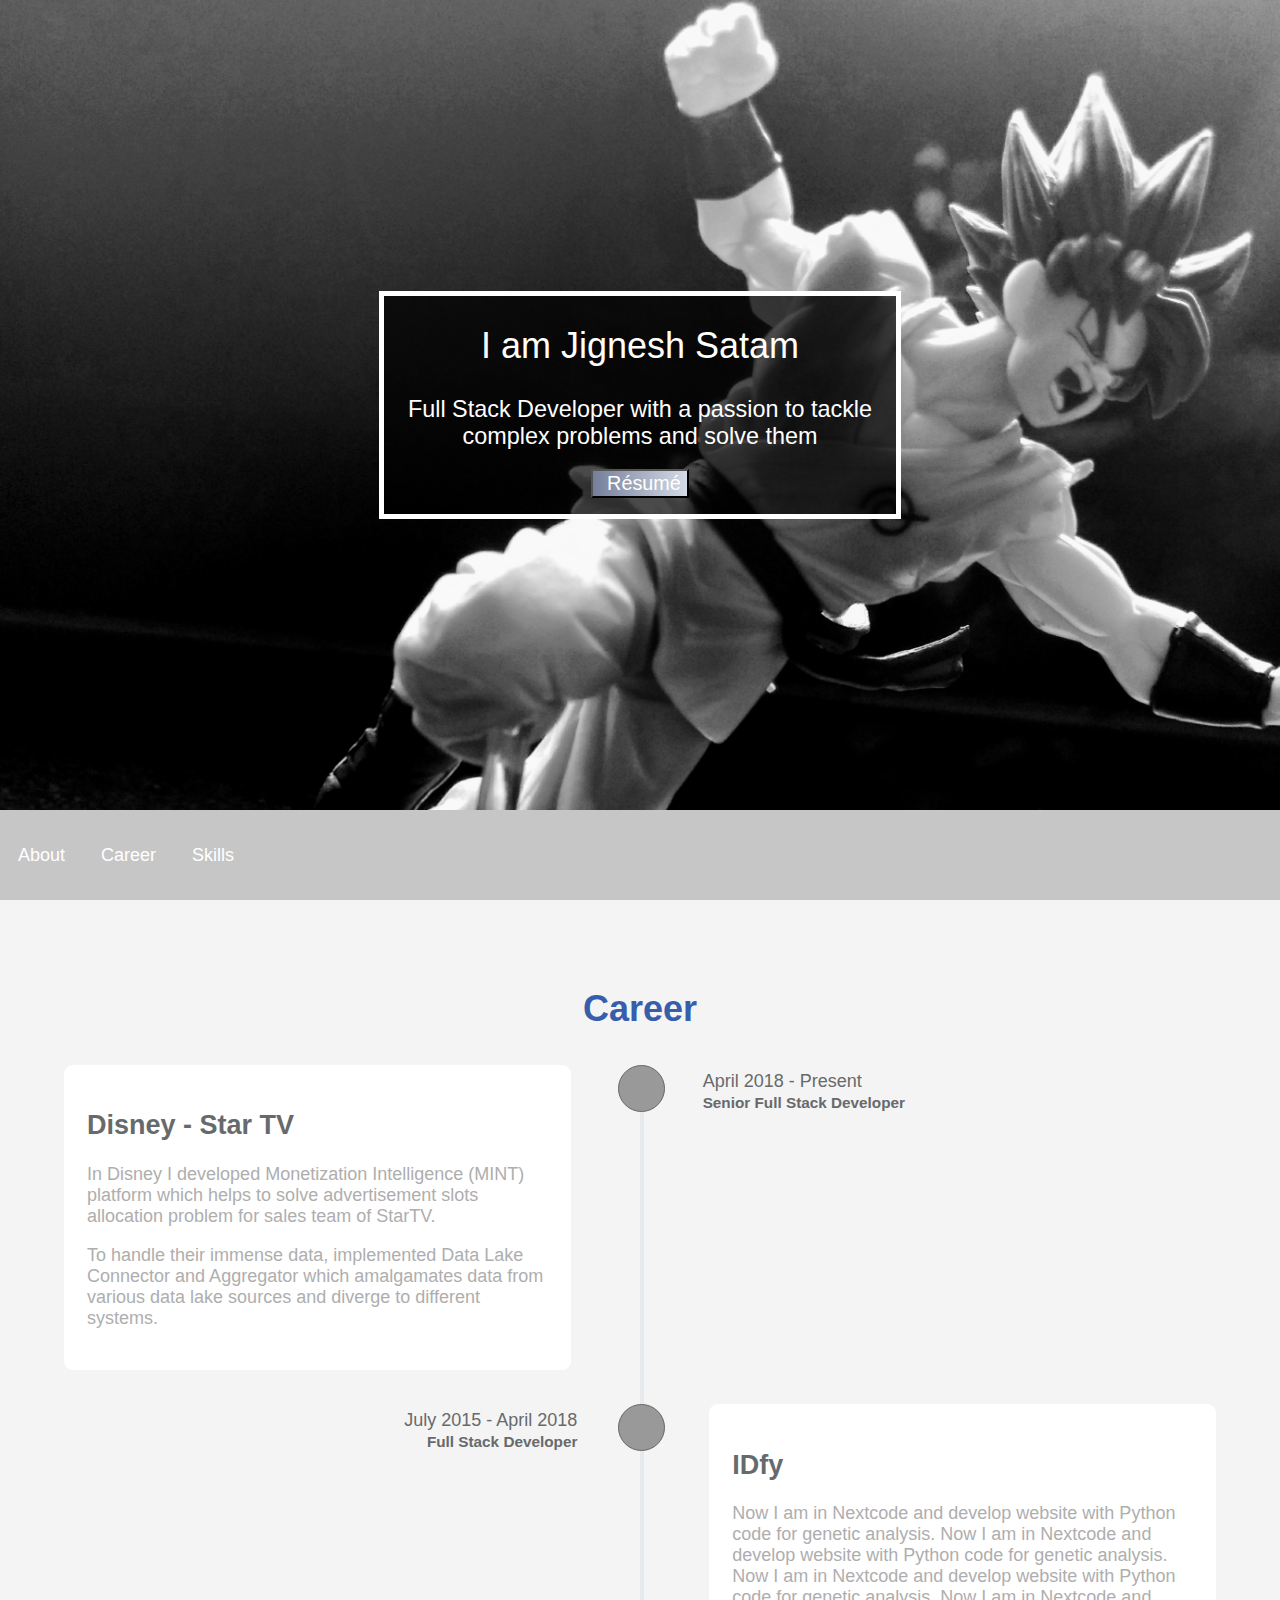
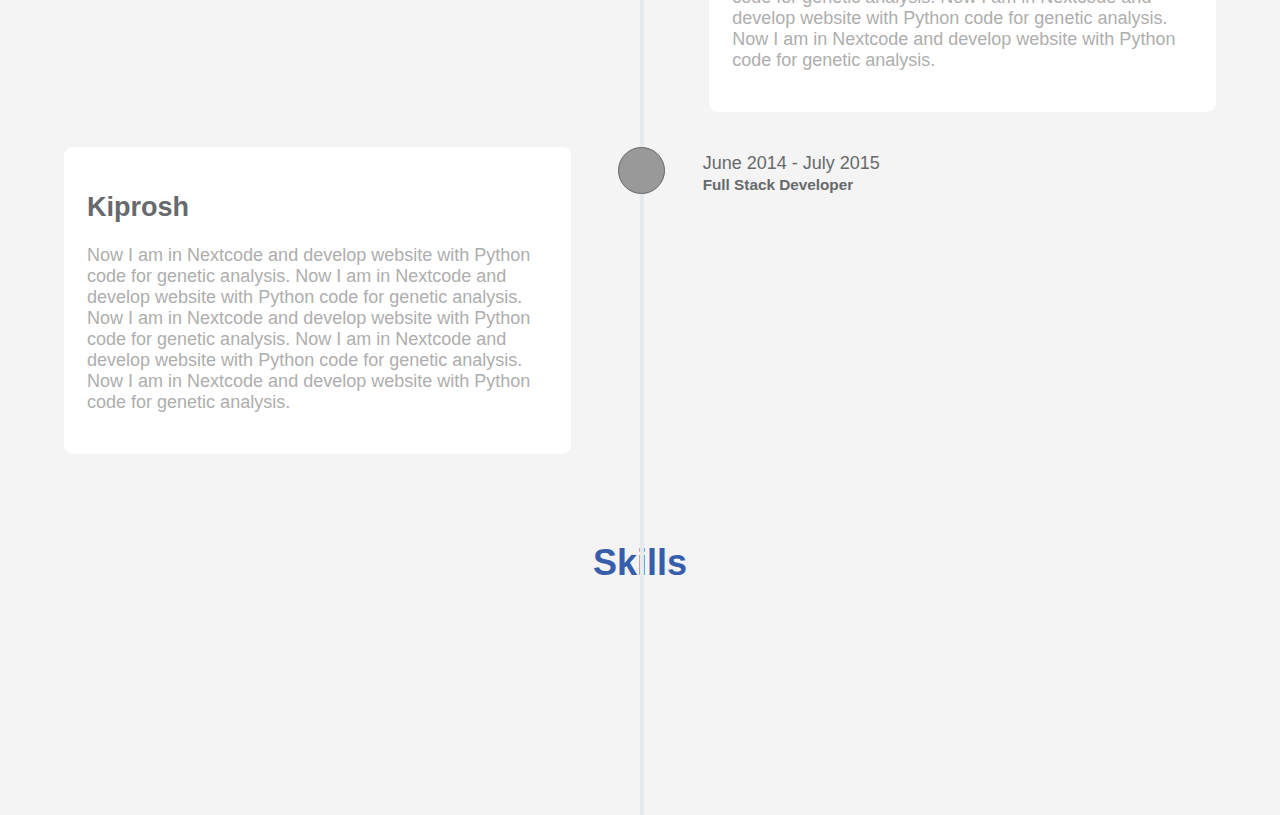
==== commit 546936d7: "Loading skill from json" ====
--- a/index.html
+++ b/index.html
@@ -33,7 +33,7 @@
   <section id="career">
     <h1 class="subtitle">Career</h1>
     <div id="timeline">
-      <div class="timeline-block">
+      <!-- <div class="timeline-block">
         <div class="timeline-icon colour-off bg-yellow">
           <i class="fa fa-tv"></i>
         </div>
@@ -97,53 +97,102 @@
             </small>
           </span>
         </div>
-      </div>
+      </div> -->
     </div>
   </section>
   <section id="skills">
     <h1 class="subtitle">Skills</h1>
+    <!-- <div class="skills row">
+      <div class="ribbon">
+        <h2 class="heading colour-off bg-green">
+          Programming Languages
+        </h2>
+        <div class="content row">
+          <div class="skill">
+            Golang
+          </div>
+          <div class="skill">
+            Ruby
+          </div>
+          <div class="skill">
+            Python
+          </div>
+          <div class="skill">
+            Java
+          </div>
+          <div class="skill">
+            JavaScript
+          </div>
+        </div>
+      </div>
+      <div class="ribbon">
+        <h2 class="heading colour-off bg-green">
+          Frameworks
+        </h2>
+        <div class="content row">
+          <div class="skill">
+            Ruby on Rails
+          </div>
+          <div class="skill">
+            Python Django
+          </div>
+          <div class="skill">
+            Angular - 5
+          </div>
+          <div class="skill">
+            ReactJs
+          </div>
+          <div class="skill">
+            Android
+          </div>
+        </div>
+      </div>
+    </div>
     <div class="skills row">
       <div class="ribbon">
         <h2 class="heading colour-off bg-green">
-          Programming Languages
-        </h2>
-        <div class="content row">
-          <div class="skill">
-            Golang
-          </div>
-          <div class="skill">
-            Ruby
-          </div>
-          <div class="skill">
-            Python
-          </div>
-          <div class="skill">
-            Java
-          </div>
-          <div class="skill">
-            JavaScript
-          </div>
-        </div>
-      </div>
-      <div class="ribbon">
-        <h2 class="heading colour-off bg-green">
-          Frameworks
-        </h2>
-        <div class="content row">
-          <div class="skill">
-            Ruby on Rails
-          </div>
-          <div class="skill">
-            Python Django
-          </div>
-          <div class="skill">
-            Angular - 5
-          </div>
-          <div class="skill">
-            ReactJs
-          </div>
-          <div class="skill">
-            Android
+          Server-side Technologies
+        </h2>
+        <div class="content row">
+          <div class="skill">
+            PostgreSQL
+          </div>
+          <div class="skill">
+            RabbitMQ
+          </div>
+          <div class="skill">
+            Redis
+          </div>
+          <div class="skill">
+            MySQL
+          </div>
+          <div class="skill">
+            SQLite
+          </div>
+        </div>
+      </div>
+      <div class="ribbon">
+        <h2 class="heading colour-off bg-green">
+          Client-side Technologies
+        </h2>
+        <div class="content row">
+          <div class="skill">
+            HTML
+          </div>
+          <div class="skill">
+            CSS
+          </div>
+          <div class="skill">
+            JQuery
+          </div>
+          <div class="skill">
+            Bootstrap
+          </div>
+          <div class="skill">
+            Semantic UI
+          </div>
+          <div class="skill">
+            SCSS
           </div>
         </div>
       </div>
@@ -151,48 +200,30 @@
     <div class="skills row">
       <div class="ribbon">
         <h2 class="heading colour-off bg-green">
-          Server-side Technologies
-        </h2>
-        <div class="content row">
-          <div class="skill">
-            PostgreSQL
-          </div>
-          <div class="skill">
-            RabbitMQ
-          </div>
-          <div class="skill">
-            Redis
-          </div>
-          <div class="skill">
-            MySQL
-          </div>
-          <div class="skill">
-            SQLite
-          </div>
-        </div>
-      </div>
-      <div class="ribbon">
-        <h2 class="heading colour-off bg-green">
-          Client-side Technologies
-        </h2>
-        <div class="content row">
-          <div class="skill">
-            HTML
-          </div>
-          <div class="skill">
-            CSS
-          </div>
-          <div class="skill">
-            JQuery
-          </div>
-          <div class="skill">
-            Bootstrap
-          </div>
-          <div class="skill">
-            Semantic UI
-          </div>
-          <div class="skill">
-            SCSS
+          Hosting
+        </h2>
+        <div class="content row">
+          <div class="skill">
+            Heroku
+          </div>
+          <div class="skill">
+            Amazon Web Services - AWS
+          </div>
+          <div class="skill">
+            Google Cloud Platform - GCP
+          </div>
+        </div>
+      </div>
+      <div class="ribbon">
+        <h2 class="heading colour-off bg-green">
+          Testing Frameworks
+        </h2>
+        <div class="content row">
+          <div class="skill">
+            RSpec
+          </div>
+          <div class="skill">
+            Mocha-Chai
           </div>
         </div>
       </div>
@@ -200,37 +231,6 @@
     <div class="skills row">
       <div class="ribbon">
         <h2 class="heading colour-off bg-green">
-          Hosting
-        </h2>
-        <div class="content row">
-          <div class="skill">
-            Heroku
-          </div>
-          <div class="skill">
-            Amazon Web Services - AWS
-          </div>
-          <div class="skill">
-            Google Cloud Platform - GCP
-          </div>
-        </div>
-      </div>
-      <div class="ribbon">
-        <h2 class="heading colour-off bg-green">
-          Testing Frameworks
-        </h2>
-        <div class="content row">
-          <div class="skill">
-            RSpec
-          </div>
-          <div class="skill">
-            Mocha-Chai
-          </div>
-        </div>
-      </div>
-    </div>
-    <div class="skills row">
-      <div class="ribbon">
-        <h2 class="heading colour-off bg-green">
           Version Control Tools
         </h2>
         <div class="content row">
@@ -239,11 +239,12 @@
           </div>
         </div>
       </div>
-    </div>
+    </div> -->
   </section>
 </body>
   <script src="javascripts/index.js"></script>
   <script src="javascripts/navbar.js"></script>
-  <script src="javascripts/timeLine.js"></script>
+  <script src="javascripts/timeline.js"></script>
+  <script src="javascripts/skills.js"></script>
 
 </html>
--- a/stylesheets/index.css
+++ b/stylesheets/index.css
@@ -99,6 +99,7 @@
   height: 100%;
   scroll-behavior: smooth;
   background-color: var(--light-gray);
+  font-size: 2vmin;
 }
 
 body {
--- a/stylesheets/skills.css
+++ b/stylesheets/skills.css
@@ -1,38 +1,46 @@
-#skills .skills.row{
-  justify-content: space-around;
-  margin-bottom: 5%;
-  /*height: 25%;*/
+#skills .skills.row {
+  align-items: center;
+  margin-bottom: 0;
+  /* height: 25%; */
 }
-#skills .skills.row .ribbon{
-  width: 40%;
+
+#skills .skills.row .ribbon {
+  width: 90%;
   /*height: 40%;*/
   /*border: solid 3px black;*/
   border-radius: 2%;
   background-color: white;
   /*padding: 2%;*/
   position: relative;
+  margin-bottom: 5%;
 }
+
 #skills .ribbon .heading {
   position: absolute;
-  background-color: #e6e6e6;
+  background-color: var(--primary-color-transperent);
+  /* background-color: #e6e6e6; */
   margin-top: 0;
   width: 90%;
   left: -0.4em;
   top: 0.5em;
   text-align: center;
-  color: #676a6c;
+  color: white;
+  /* color: #676a6c; */
+  font-size: 3.5vmin;
 }
-#skills .ribbon .heading::before{
+
+#skills .ribbon .heading::before {
   content: "";
   position: absolute;
   top: 1.16em;
   border-left: solid 0.2em transparent;
-  border-right: solid .2em #999;
-  border-top: solid .2em #999;
+  border-right: solid .2em var(--charcoal-black);
+  border-top: solid .25em var(--charcoal-black);
   border-bottom: solid 0.2em transparent;
   display: block;
 }
-#skills .ribbon .heading::after{
+
+#skills .ribbon .heading::after {
   content: "";
   position: absolute;
   right: 0;
@@ -42,35 +50,49 @@
   border-bottom: solid 0.6em transparent;
 }
 
-#skills .ribbon .content.row{
+#skills .skills.row .ribbon .content.row {
   box-sizing: border-box;
   justify-content: space-evenly;
-  padding: 3em 5% 5%;
-  color: #aeaeae;
+  padding-top: 15%;
+  color: var(--charcoal-black);
 }
 
-#skills .content .skill{
-  border: solid 1px #333;
+#skills .skills.row .ribbon .content .skill {
+  border: solid 1px var(--charcoal-black);
   border-radius: 30px;
   padding: 2% 6%;
   margin: 1%;
   text-align: center;
+  margin-bottom: 2%;
+  min-width: 60%;
 }
 
-@media screen and (max-width: 767px) {
-  #skills .skills.row{
-    align-items: center;
-    margin-bottom: 0;
+@media screen and (orientation: landscape) and (min-width: 1280px),
+screen and (orientation: portrait) and (min-width: 1024px) {
+
+  #skills .ribbon .heading {
+    font-size: 3vmin;
   }
-  #skills .skills.row .ribbon{
-    width: 90%;
+
+  #skills .skills.row {
+    justify-content: space-around;
     margin-bottom: 5%;
   }
-  #skills .skills.row .ribbon .content{
-    padding-top: 15%;
+
+  #skills .skills.row .ribbon {
+    width: 40%;
+    margin-bottom: unset;
   }
-  #skills .skills.row .ribbon .content .skill{
-    margin-bottom: 2%;
-    min-width: 60%;
+
+  #skills .skills.row .ribbon .content.row {
+    padding: 3em 5% 5%;
+    min-height: 160px;
+    align-items: center;
+  }
+
+  #skills .skills.row .ribbon .content.row .skill {
+    margin-bottom: unset;
+    min-width: unset;
+    white-space: nowrap;
   }
 }
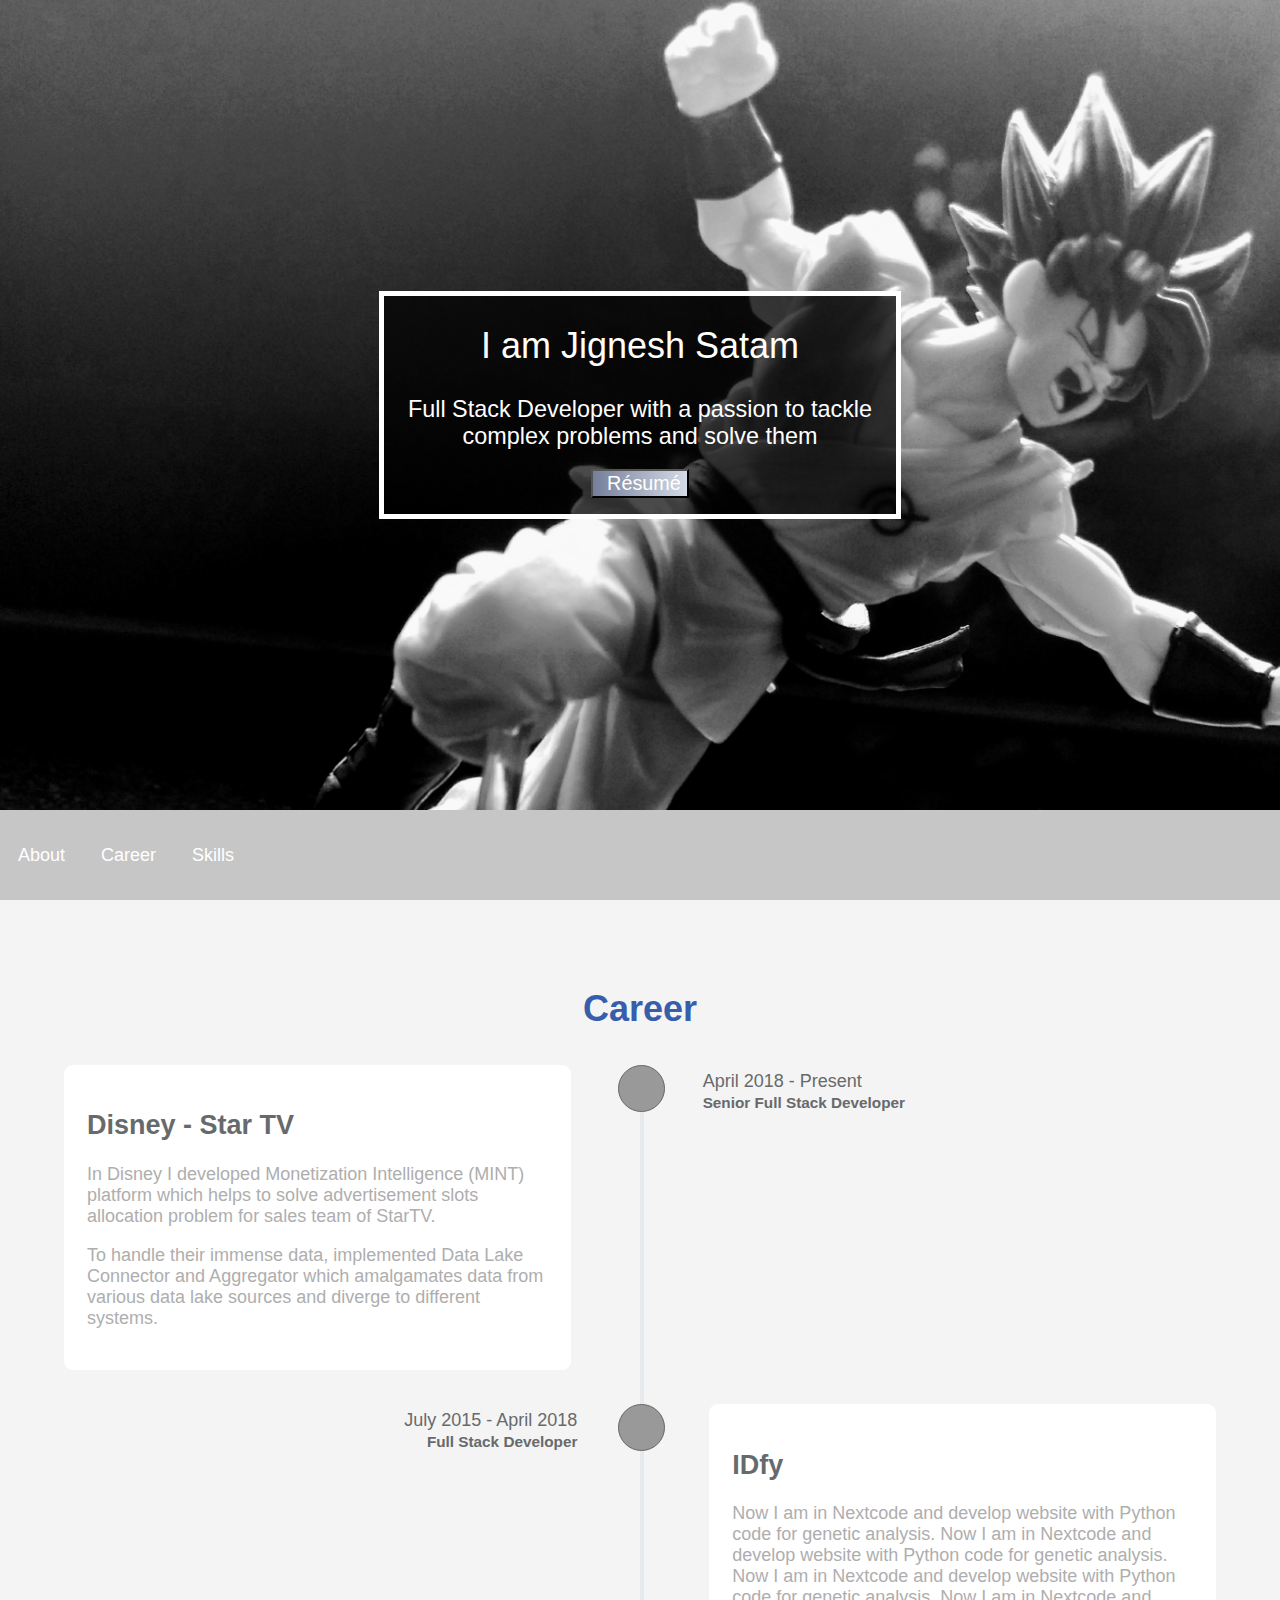
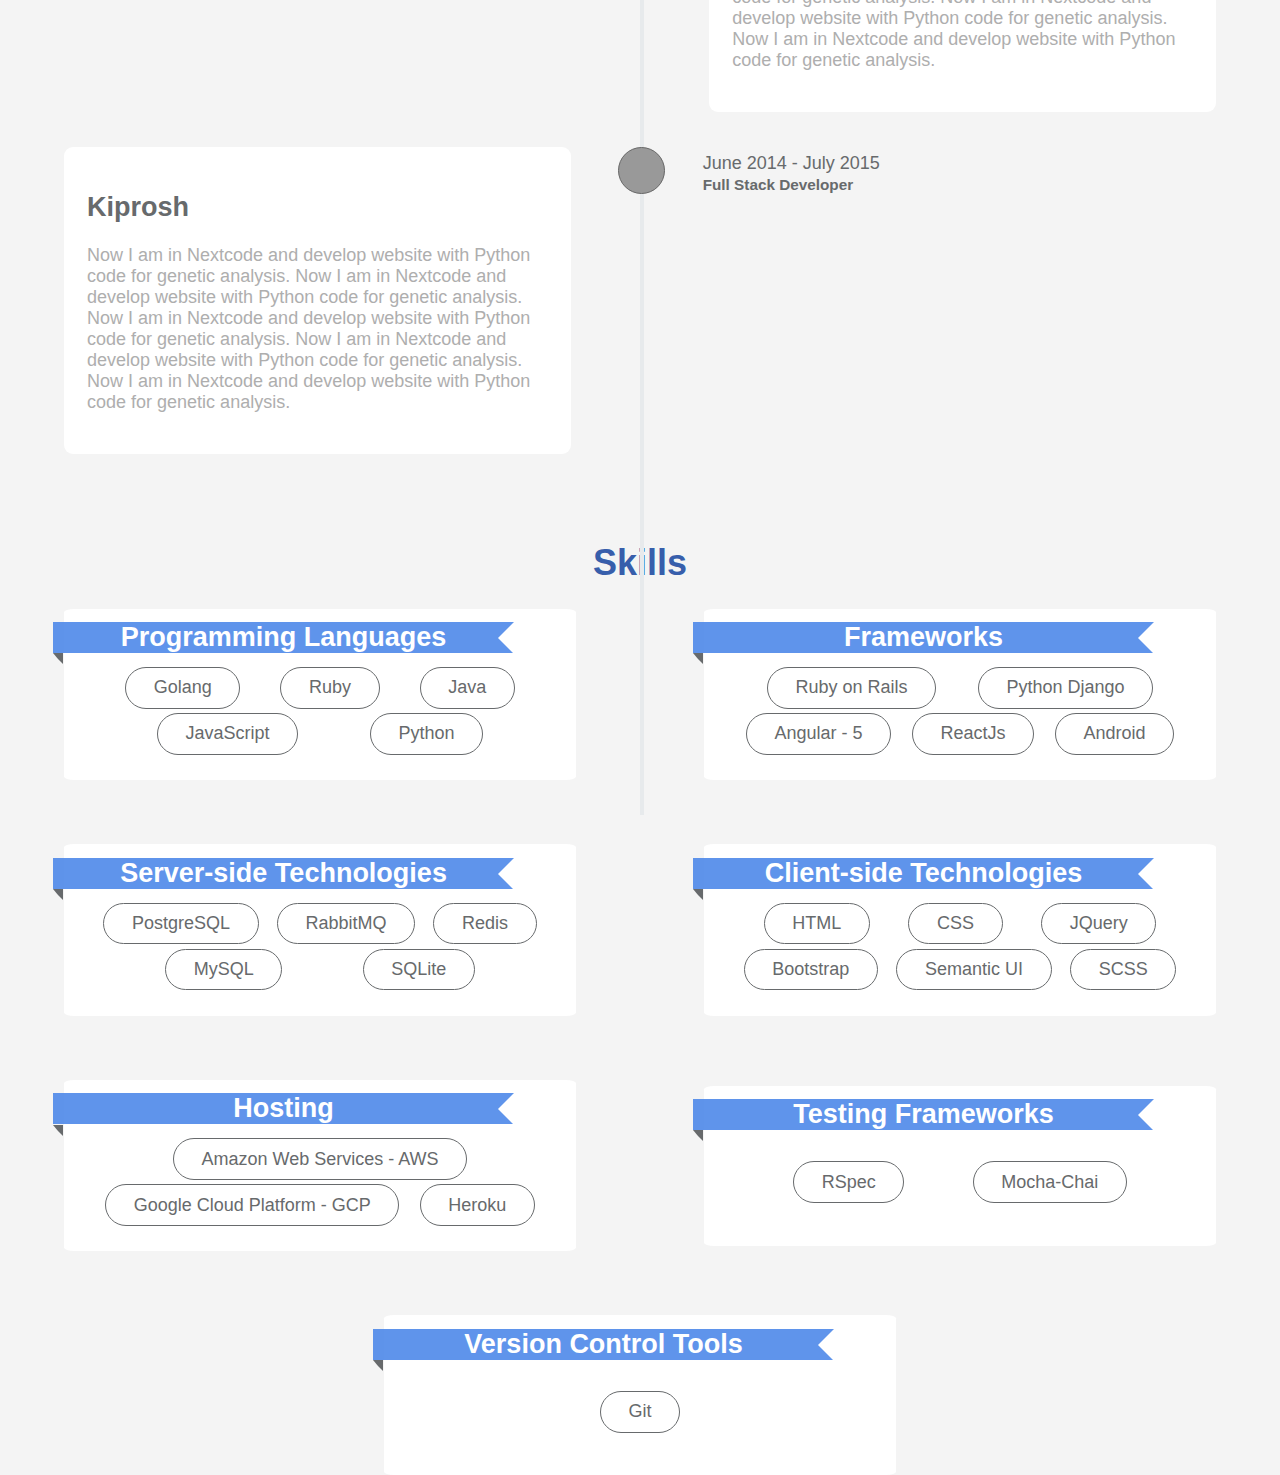
==== commit 7777c854: "Moved resume to folder" ====
--- a/index.html
+++ b/index.html
@@ -18,7 +18,7 @@
     <div class="intro row">
       <div id="name">I am <span class="name">Jignesh Satam</span></div>
       <div id="prof">Full Stack Developer with a passion to tackle complex problems and solve them</div>
-      <a download="JigneshSatam-Resume" href="JigneshSatam-Resume.pdf" target="_blank"><button id="resume"><i class="fa fa-cloud-download-alt blue right-margin-4em"></i>Résumé</button></a>
+      <a download="JigneshSatam-Resume" href="resume/JigneshSatam-Resume.pdf" target="_blank"><button id="resume"><i class="fa fa-cloud-download-alt blue right-margin-4em"></i>Résumé</button></a>
     </div>
   </div>
   <div id="navbar" class="row colour-off bg-orange">
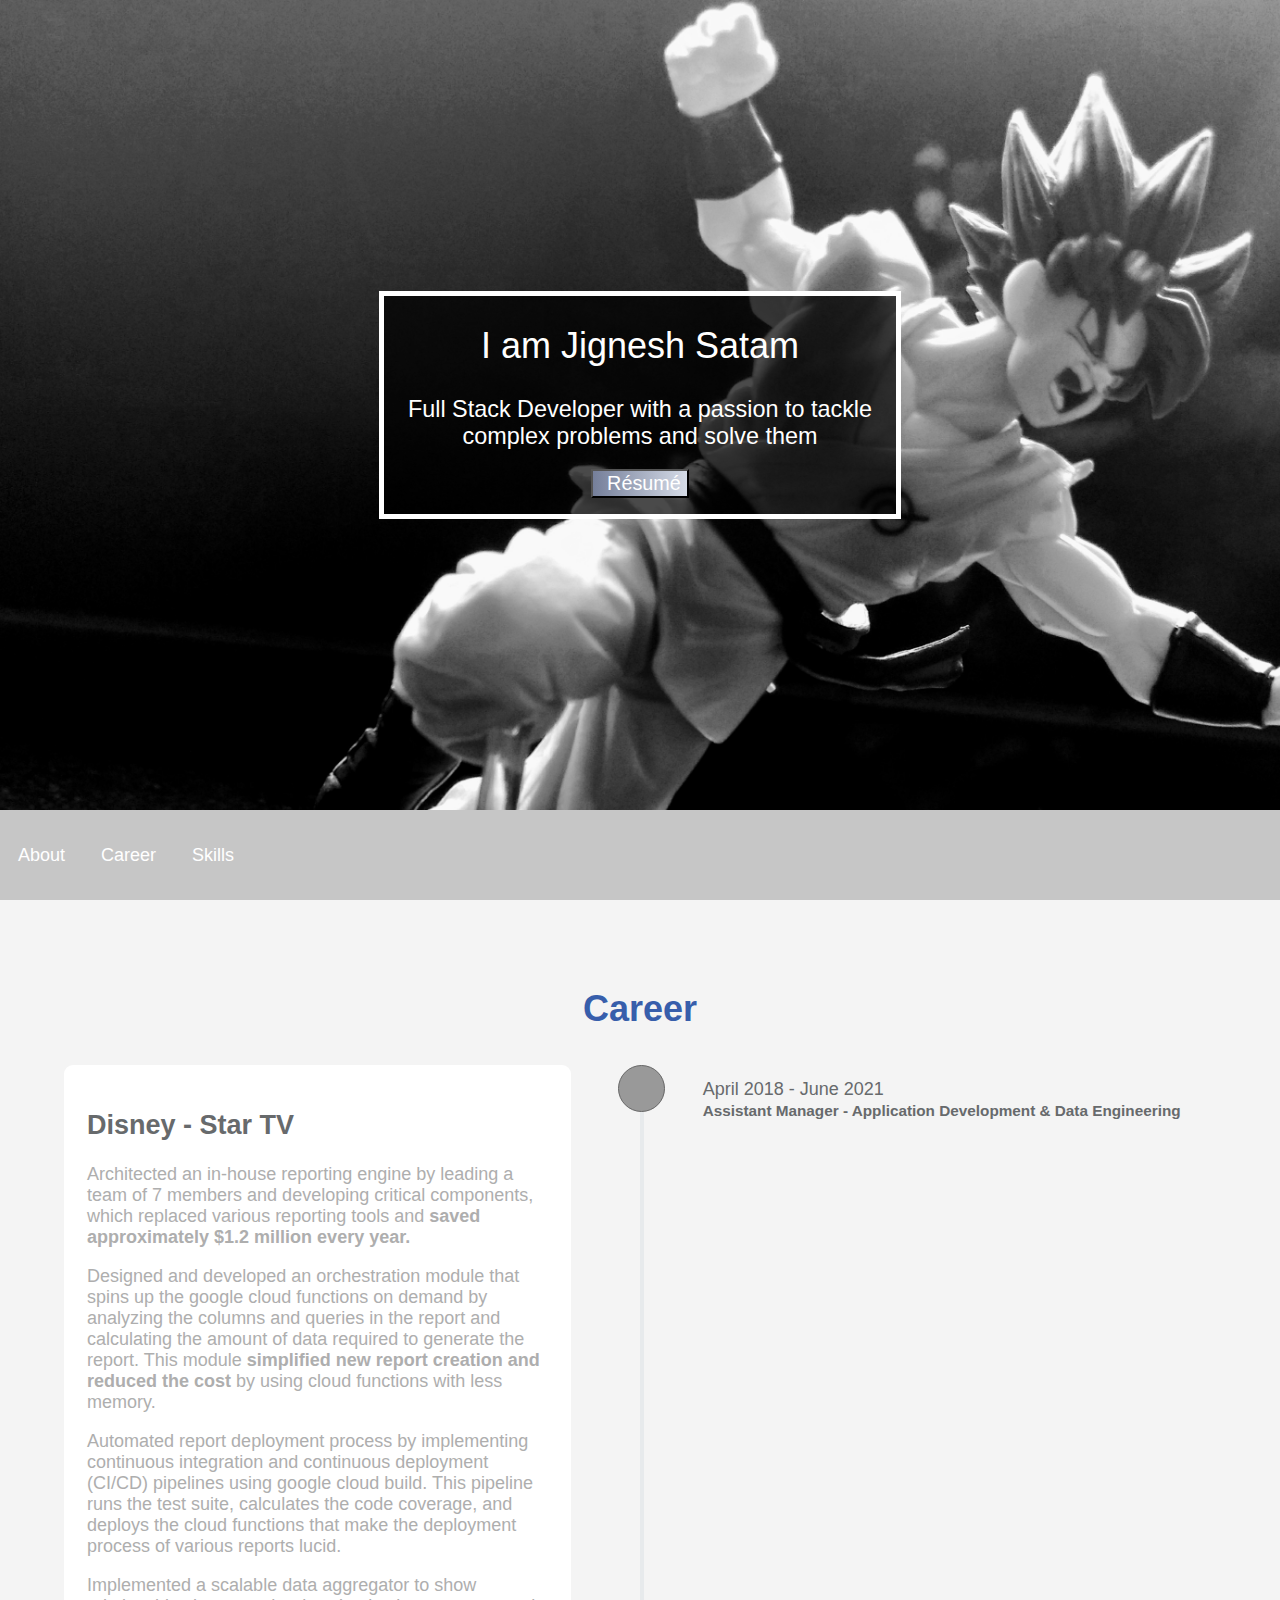
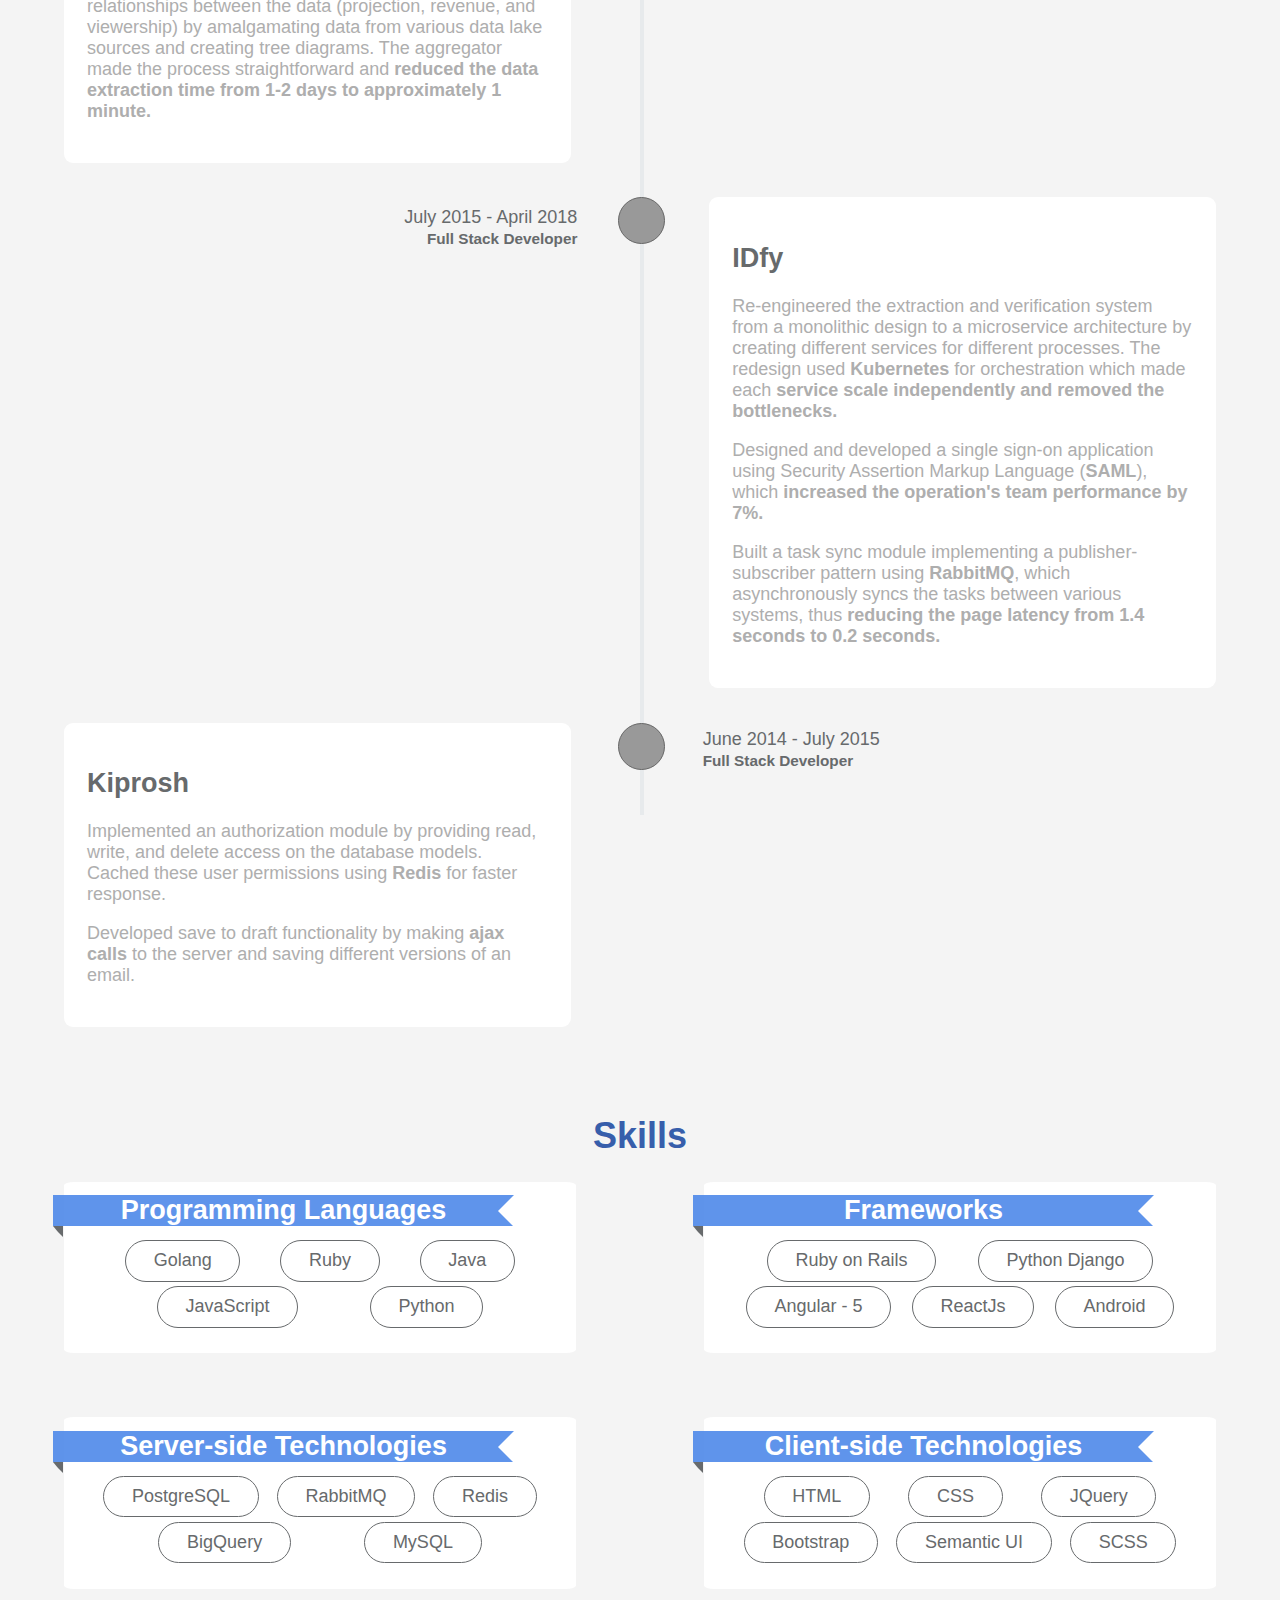
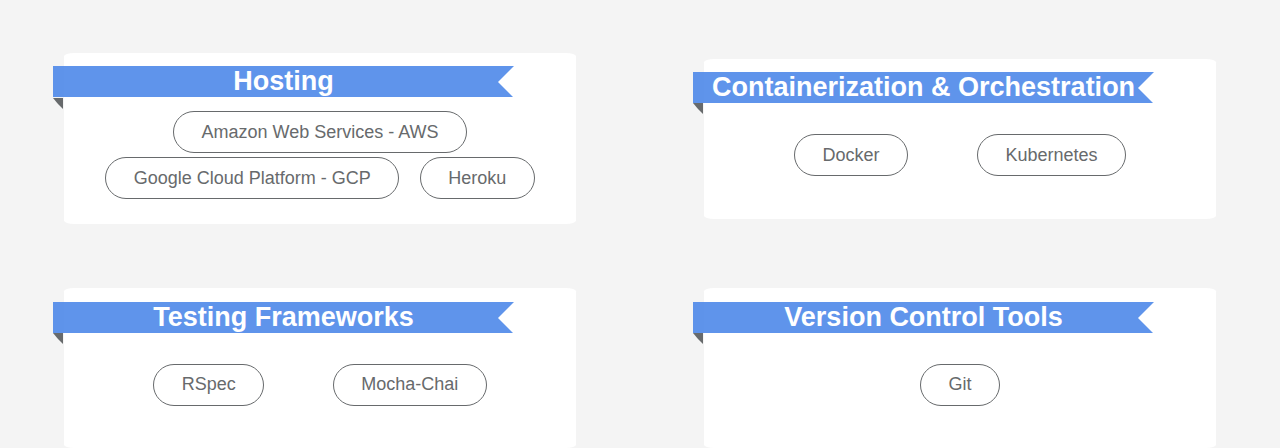
==== commit b537c4f1: "Updated Resume" ====
--- a/index.html
+++ b/index.html
@@ -18,7 +18,7 @@
     <div class="intro row">
       <div id="name">I am <span class="name">Jignesh Satam</span></div>
       <div id="prof">Full Stack Developer with a passion to tackle complex problems and solve them</div>
-      <a download="JigneshSatam-Resume" href="resume/JigneshSatam-Resume.pdf" target="_blank"><button id="resume"><i class="fa fa-cloud-download-alt blue right-margin-4em"></i>Résumé</button></a>
+      <a download="JigneshSatam-Resume" href="resume/Resume-Jignesh-Suryakant-Satam.pdf" target="_blank"><button id="resume"><i class="fa fa-cloud-download-alt blue right-margin-4em"></i>Résumé</button></a>
     </div>
   </div>
   <div id="navbar" class="row colour-off bg-orange">
